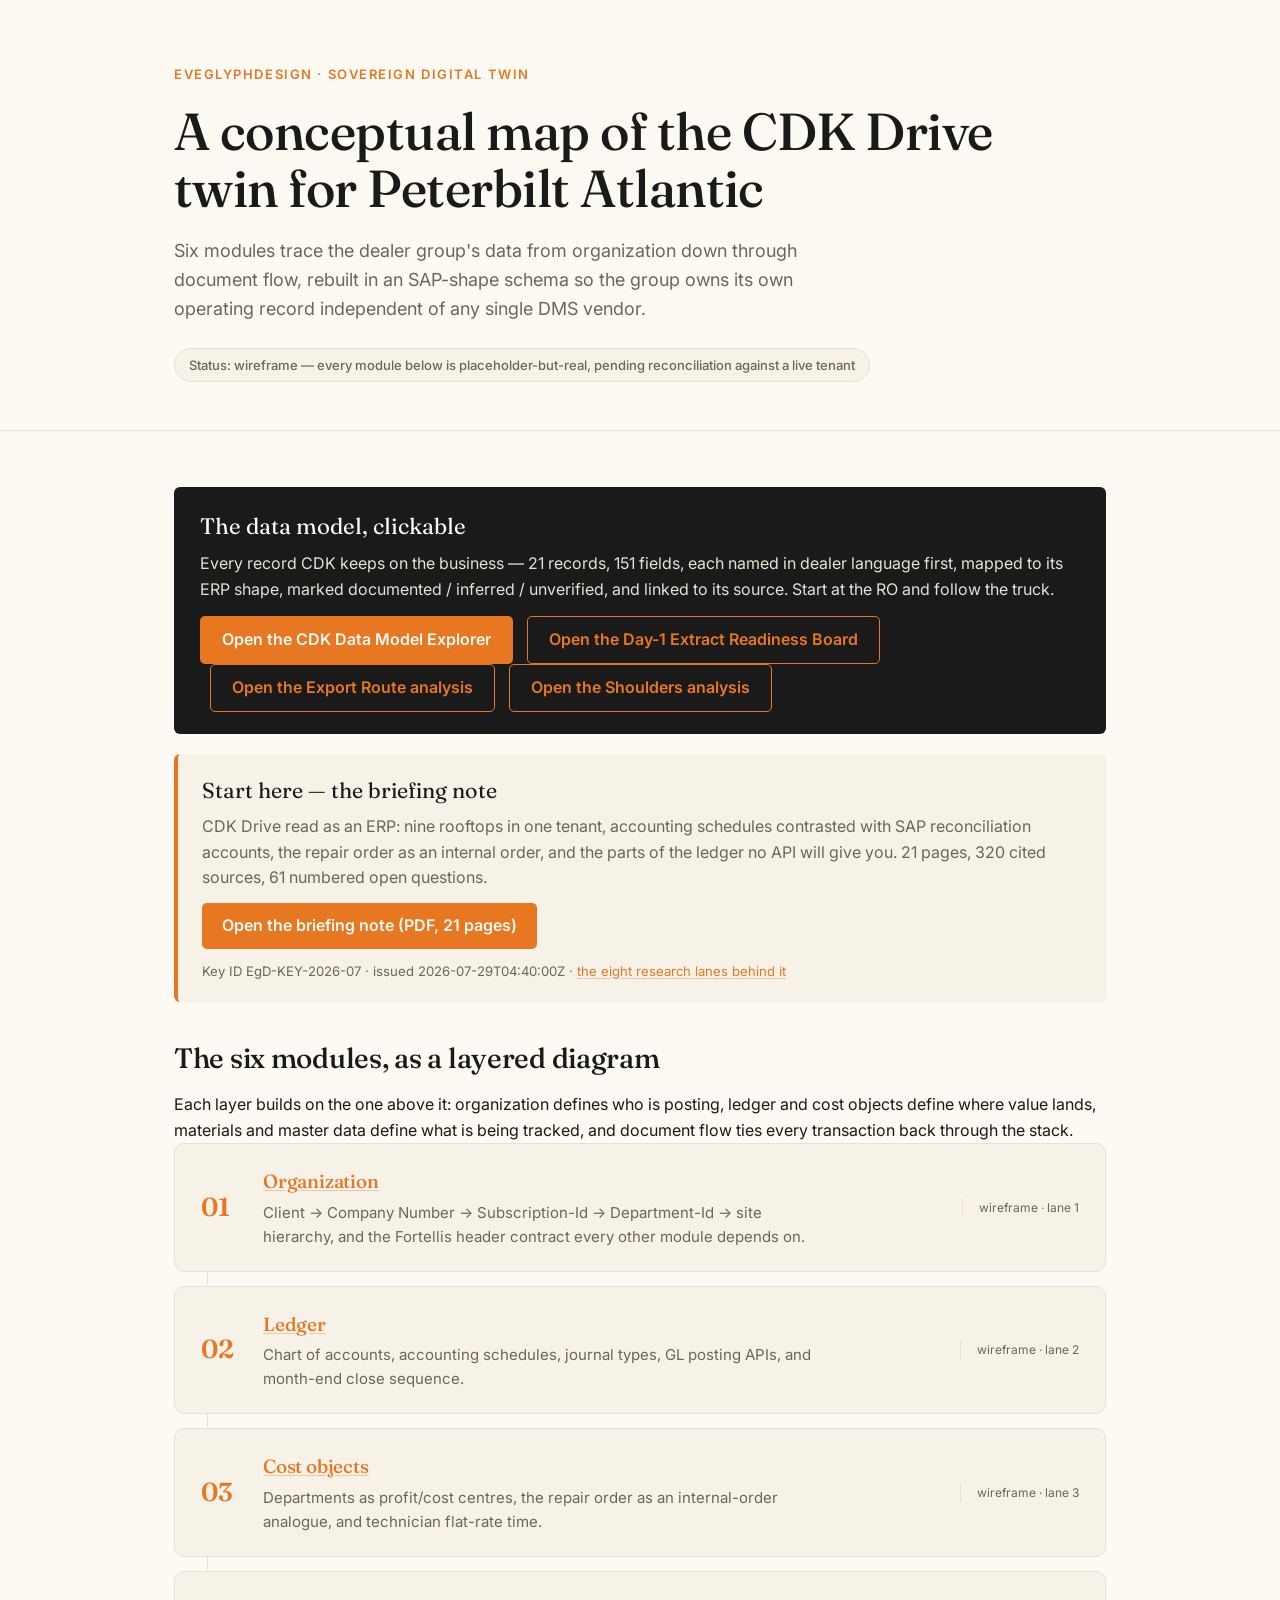
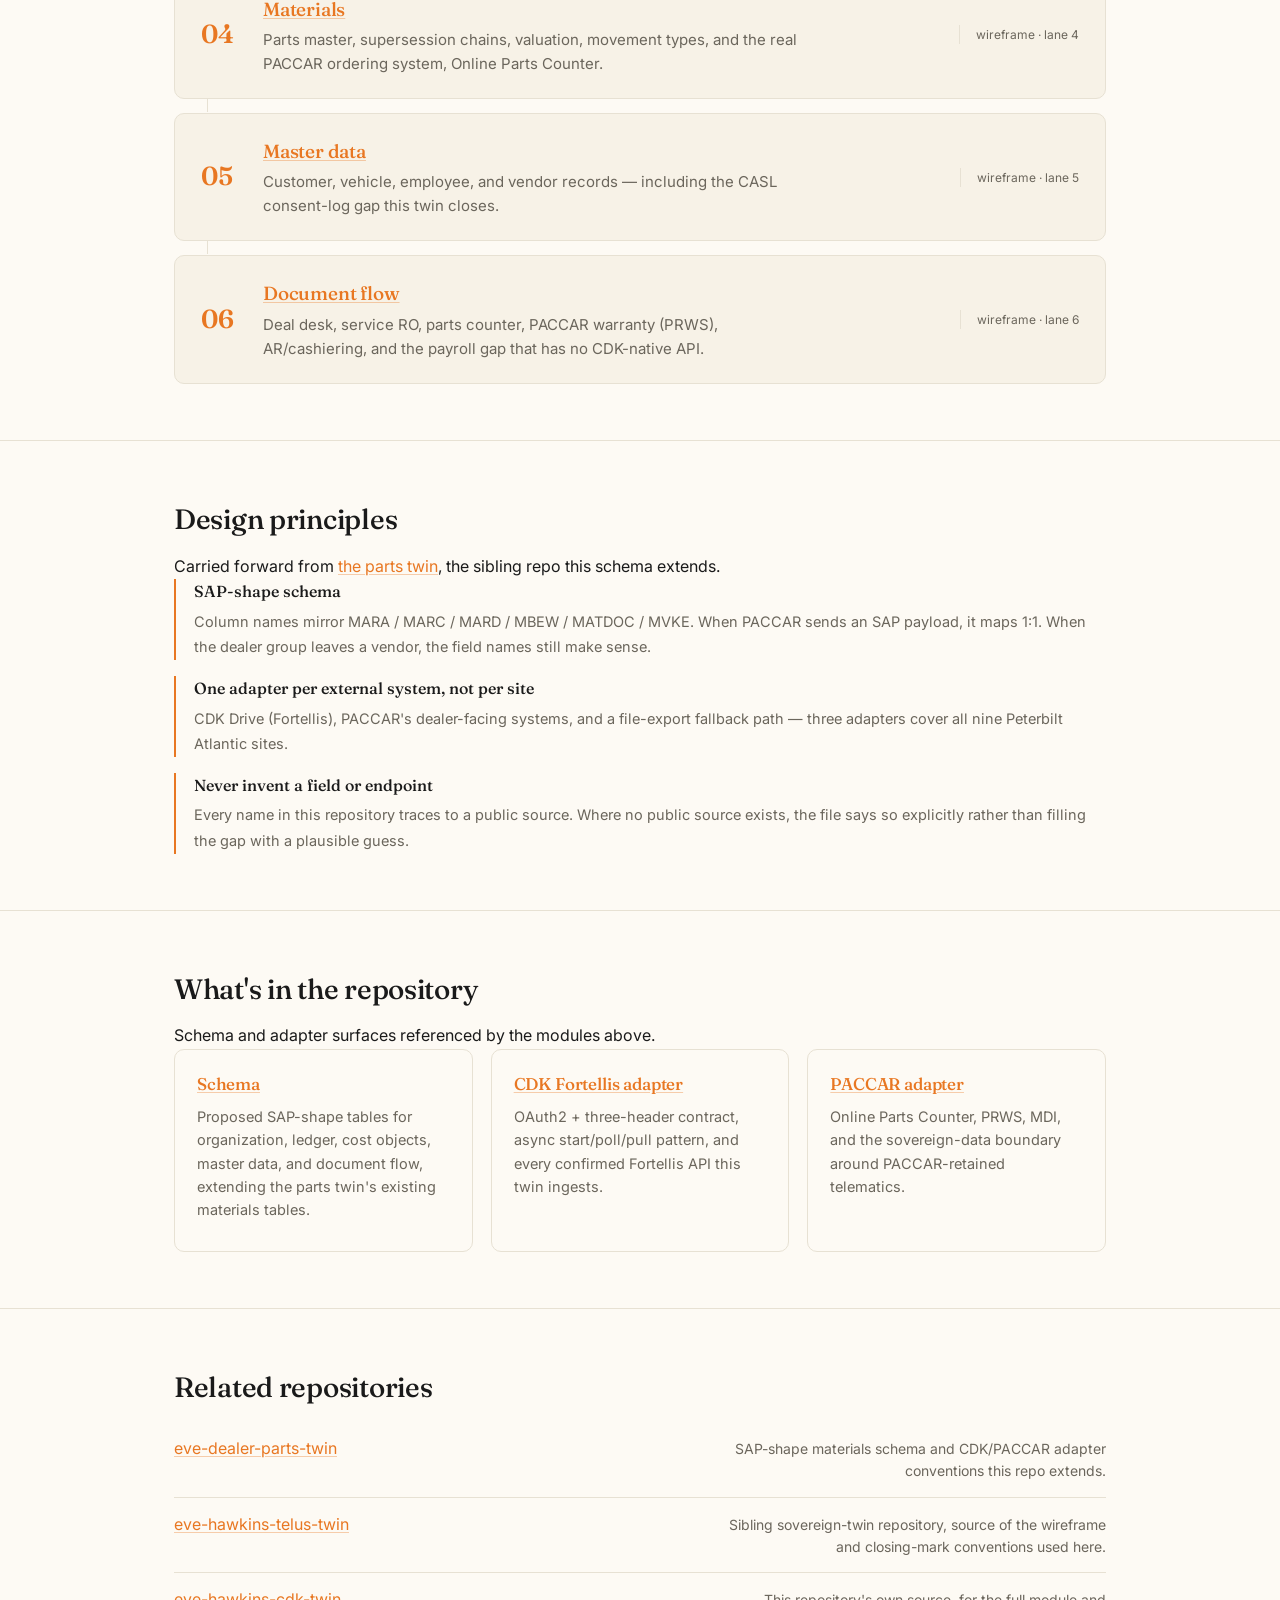
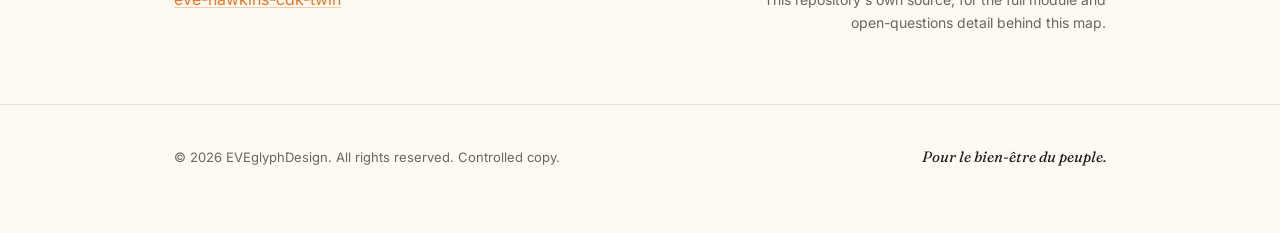
==== docs/index.html @ cc5171f7 "Publish shoulders analysis page in house style, link from index Renders docs/shoulders.md as a publi" ====
<!DOCTYPE html>
<html lang="en">
<head>
<meta charset="UTF-8">
<meta name="viewport" content="width=device-width, initial-scale=1.0">
<title>EVEglyphDesign — CDK Twin — Conceptual Map</title>
<link rel="preconnect" href="https://fonts.googleapis.com">
<link rel="preconnect" href="https://fonts.gstatic.com" crossorigin>
<link href="https://fonts.googleapis.com/css2?family=Fraunces:opsz,wght@9..144,300;9..144,500;9..144,600&family=Inter:wght@400;500;600&display=swap" rel="stylesheet">
<style>
  :root {
    --cream: #fdfaf4;
    --cream-2: #f7f2e7;
    --ink: #1a1a1a;
    --line: #e7e1d3;
    --mute: #6b665c;
    --accent: #e87722;
  }

  * { box-sizing: border-box; margin: 0; padding: 0; }

  html, body {
    background: var(--cream);
    color: var(--ink);
    font-family: 'Inter', sans-serif;
    line-height: 1.6;
  }

  h1, h2, h3, .display {
    font-family: 'Fraunces', serif;
    font-weight: 500;
    letter-spacing: -0.01em;
  }

  a {
    color: var(--accent);
    text-decoration: underline;
    text-decoration-color: rgba(232, 119, 34, 0.35);
    text-underline-offset: 2px;
  }

  a:hover {
    text-decoration-color: var(--accent);
  }

  .wrap {
    max-width: 980px;
    margin: 0 auto;
    padding: 0 24px;
  }

  header.hero {
    border-bottom: 1px solid var(--line);
    padding: 64px 0 48px;
    background: var(--cream);
  }

  .kicker {
    font-size: 13px;
    letter-spacing: 0.12em;
    text-transform: uppercase;
    color: var(--accent);
    font-weight: 600;
    margin-bottom: 18px;
  }

  header.hero h1 {
    font-size: clamp(32px, 5vw, 52px);
    line-height: 1.1;
    max-width: 820px;
  }

  header.hero p.lede {
    margin-top: 20px;
    max-width: 640px;
    font-size: 18px;
    color: var(--mute);
  }

  .status-pill {
    display: inline-block;
    margin-top: 24px;
    font-size: 13px;
    font-weight: 500;
    padding: 6px 14px;
    border: 1px solid var(--line);
    border-radius: 100px;
    background: var(--cream-2);
    color: var(--mute);
  }

  section {
    padding: 56px 0;
    border-bottom: 1px solid var(--line);
  }

  section h2 {
    font-size: 28px;
    margin-bottom: 12px;
  }

  section > p.section-intro {
    color: var(--mute);
    max-width: 680px;
    margin-bottom: 36px;
  }

  /* Layered diagram */
  .stack {
    display: flex;
    flex-direction: column;
    gap: 14px;
  }

  .layer {
    position: relative;
    background: var(--cream-2);
    border: 1px solid var(--line);
    border-radius: 10px;
    padding: 22px 26px;
    display: grid;
    grid-template-columns: 44px 1fr auto;
    align-items: center;
    gap: 18px;
  }

  .layer .num {
    font-family: 'Fraunces', serif;
    font-size: 26px;
    color: var(--accent);
    font-weight: 600;
  }

  .layer .body h3 {
    font-size: 19px;
    margin-bottom: 4px;
  }

  .layer .body p {
    color: var(--mute);
    font-size: 15px;
    max-width: 560px;
  }

  .layer .status {
    font-size: 12px;
    color: var(--mute);
    text-align: right;
    white-space: nowrap;
    border-left: 1px solid var(--line);
    padding-left: 16px;
  }

  .layer::before {
    content: "";
    position: absolute;
    left: 32px;
    bottom: -14px;
    width: 1px;
    height: 14px;
    background: var(--line);
  }

  .layer:last-child::before { display: none; }

  .layer a.mod-link {
    font-weight: 500;
  }

  /* Adapters / schema strip */
  .grid-3 {
    display: grid;
    grid-template-columns: repeat(3, 1fr);
    gap: 18px;
  }

  @media (max-width: 720px) {
    .grid-3 { grid-template-columns: 1fr; }
    .layer { grid-template-columns: 36px 1fr; }
    .layer .status { grid-column: 1 / -1; text-align: left; border-left: none; border-top: 1px solid var(--line); padding-left: 0; padding-top: 10px; margin-top: 8px; }
  }

  .card {
    border: 1px solid var(--line);
    border-radius: 10px;
    padding: 20px 22px;
    background: var(--cream);
  }

  .card h3 {
    font-size: 17px;
    margin-bottom: 8px;
  }

  .card p {
    color: var(--mute);
    font-size: 14.5px;
    margin-bottom: 10px;
  }

  .repo-list {
    list-style: none;
  }

  .repo-list li {
    padding: 14px 0;
    border-bottom: 1px solid var(--line);
    display: flex;
    justify-content: space-between;
    gap: 24px;
    align-items: baseline;
  }

  .repo-list li:last-child { border-bottom: none; }

  .repo-list .repo-desc {
    color: var(--mute);
    font-size: 14px;
    text-align: right;
    flex-shrink: 0;
    max-width: 380px;
  }

  footer {
    padding: 40px 0 64px;
  }

  footer .foot-inner {
    display: flex;
    flex-wrap: wrap;
    justify-content: space-between;
    gap: 12px;
    align-items: baseline;
    font-size: 13px;
    color: var(--mute);
  }

  footer .mark {
    font-family: 'Fraunces', serif;
    font-style: italic;
    color: var(--ink);
    font-size: 15px;
  }

  .principle-list {
    display: grid;
    gap: 16px;
  }

  .principle-list .p-item {
    border-left: 2px solid var(--accent);
    padding-left: 18px;
  }

  .principle-list .p-item strong {
    display: block;
    margin-bottom: 4px;
    font-family: 'Fraunces', serif;
    font-weight: 500;
    font-size: 16px;
  }

  .principle-list .p-item span {
    color: var(--mute);
    font-size: 14.5px;
  }
</style>
</head>
<body>

<header class="hero">
  <div class="wrap">
    <div class="kicker">EVEglyphDesign · Sovereign Digital Twin</div>
    <h1>A conceptual map of the CDK Drive twin for Peterbilt Atlantic</h1>
    <p class="lede">
      Six modules trace the dealer group's data from organization down through document
      flow, rebuilt in an SAP-shape schema so the group owns its own operating record
      independent of any single DMS vendor.
    </p>
    <span class="status-pill">Status: wireframe — every module below is placeholder-but-real, pending reconciliation against a live tenant</span>
  </div>
</header>

<section id="modules">
  <div class="wrap">
    <div style="background:#1a1a1a;border-radius:6px;padding:22px 26px;margin:0 0 20px;color:#fdfaf4">
<div style="font-family:Fraunces,Georgia,serif;font-size:1.4rem;margin:0 0 6px">The data model, clickable</div>
<p style="margin:0 0 14px;color:#e7e1d3">Every record CDK keeps on the business — 21 records, 151 fields, each named in dealer language first, mapped to its ERP shape, marked documented / inferred / unverified, and linked to its source. Start at the RO and follow the truck.</p>
<a href="model/" style="display:inline-block;background:#e87722;color:#fdfaf4;text-decoration:none;font-weight:600;padding:11px 22px;border-radius:5px">Open the CDK Data Model Explorer</a>
<a href="extract/" style="display:inline-block;background:none;border:1px solid #e87722;color:#e87722;text-decoration:none;font-weight:600;padding:10px 21px;border-radius:5px;margin-left:10px">Open the Day-1 Extract Readiness Board</a>
<a href="export-route/" style="display:inline-block;background:none;border:1px solid #e87722;color:#e87722;text-decoration:none;font-weight:600;padding:10px 21px;border-radius:5px;margin-left:10px">Open the Export Route analysis</a>
<a href="shoulders/" style="display:inline-block;background:none;border:1px solid #e87722;color:#e87722;text-decoration:none;font-weight:600;padding:10px 21px;border-radius:5px;margin-left:10px">Open the Shoulders analysis</a>
</div>
<div style="background:#f7f2e7;border-left:4px solid #e87722;border-radius:6px;padding:20px 24px;margin:0 0 34px">
<div style="font-family:Fraunces,Georgia,serif;font-size:1.35rem;margin:0 0 6px">Start here — the briefing note</div>
<p style="margin:0 0 12px;color:#6b665c">CDK Drive read as an ERP: nine rooftops in one tenant, accounting schedules contrasted with SAP reconciliation accounts, the repair order as an internal order, and the parts of the ledger no API will give you. 21 pages, 320 cited sources, 61 numbered open questions.</p>
<a href="EVEglyphDesign_CDK_Briefing_Note.pdf" style="display:inline-block;background:#e87722;color:#fdfaf4;text-decoration:none;font-weight:600;padding:10px 20px;border-radius:5px">Open the briefing note (PDF, 21 pages)</a>
<div style="margin-top:12px;font-size:.82rem;color:#6b665c">Key ID EgD-KEY-2026-07 &middot; issued 2026-07-29T04:40:00Z &middot; <a href="https://github.com/EVEglyphDesign/eve-hawkins-cdk-twin/tree/main/research" style="color:#e87722">the eight research lanes behind it</a></div>
</div>
<h2>The six modules, as a layered diagram</h2>
    <p class="section-intro">
      Each layer builds on the one above it: organization defines who is posting, ledger and
      cost objects define where value lands, materials and master data define what is being
      tracked, and document flow ties every transaction back through the stack.
    </p>

    <div class="stack">
      <div class="layer">
        <div class="num">01</div>
        <div class="body">
          <h3><a class="mod-link" href="../modules/01-organization.md">Organization</a></h3>
          <p>Client → Company Number → Subscription-Id → Department-Id → site hierarchy, and the Fortellis header contract every other module depends on.</p>
        </div>
        <div class="status">wireframe · lane 1</div>
      </div>

      <div class="layer">
        <div class="num">02</div>
        <div class="body">
          <h3><a class="mod-link" href="../modules/02-ledger.md">Ledger</a></h3>
          <p>Chart of accounts, accounting schedules, journal types, GL posting APIs, and month-end close sequence.</p>
        </div>
        <div class="status">wireframe · lane 2</div>
      </div>

      <div class="layer">
        <div class="num">03</div>
        <div class="body">
          <h3><a class="mod-link" href="../modules/03-cost-objects.md">Cost objects</a></h3>
          <p>Departments as profit/cost centres, the repair order as an internal-order analogue, and technician flat-rate time.</p>
        </div>
        <div class="status">wireframe · lane 3</div>
      </div>

      <div class="layer">
        <div class="num">04</div>
        <div class="body">
          <h3><a class="mod-link" href="../modules/04-materials.md">Materials</a></h3>
          <p>Parts master, supersession chains, valuation, movement types, and the real PACCAR ordering system, Online Parts Counter.</p>
        </div>
        <div class="status">wireframe · lane 4</div>
      </div>

      <div class="layer">
        <div class="num">05</div>
        <div class="body">
          <h3><a class="mod-link" href="../modules/05-master-data.md">Master data</a></h3>
          <p>Customer, vehicle, employee, and vendor records — including the CASL consent-log gap this twin closes.</p>
        </div>
        <div class="status">wireframe · lane 5</div>
      </div>

      <div class="layer">
        <div class="num">06</div>
        <div class="body">
          <h3><a class="mod-link" href="../modules/06-document-flow.md">Document flow</a></h3>
          <p>Deal desk, service RO, parts counter, PACCAR warranty (PRWS), AR/cashiering, and the payroll gap that has no CDK-native API.</p>
        </div>
        <div class="status">wireframe · lane 6</div>
      </div>
    </div>
  </div>
</section>

<section id="architecture">
  <div class="wrap">
    <h2>Design principles</h2>
    <p class="section-intro">
      Carried forward from <a href="https://github.com/EVEglyphDesign/eve-dealer-parts-twin">the parts twin</a>,
      the sibling repo this schema extends.
    </p>
    <div class="principle-list">
      <div class="p-item">
        <strong>SAP-shape schema</strong>
        <span>Column names mirror MARA / MARC / MARD / MBEW / MATDOC / MVKE. When PACCAR sends an SAP payload, it maps 1:1. When the dealer group leaves a vendor, the field names still make sense.</span>
      </div>
      <div class="p-item">
        <strong>One adapter per external system, not per site</strong>
        <span>CDK Drive (Fortellis), PACCAR's dealer-facing systems, and a file-export fallback path — three adapters cover all nine Peterbilt Atlantic sites.</span>
      </div>
      <div class="p-item">
        <strong>Never invent a field or endpoint</strong>
        <span>Every name in this repository traces to a public source. Where no public source exists, the file says so explicitly rather than filling the gap with a plausible guess.</span>
      </div>
    </div>
  </div>
</section>

<section id="build">
  <div class="wrap">
    <h2>What's in the repository</h2>
    <p class="section-intro">Schema and adapter surfaces referenced by the modules above.</p>
    <div class="grid-3">
      <div class="card">
        <h3><a href="../schema/README.md">Schema</a></h3>
        <p>Proposed SAP-shape tables for organization, ledger, cost objects, master data, and document flow, extending the parts twin's existing materials tables.</p>
      </div>
      <div class="card">
        <h3><a href="../adapters/cdk-fortellis/README.md">CDK Fortellis adapter</a></h3>
        <p>OAuth2 + three-header contract, async start/poll/pull pattern, and every confirmed Fortellis API this twin ingests.</p>
      </div>
      <div class="card">
        <h3><a href="../adapters/paccar/README.md">PACCAR adapter</a></h3>
        <p>Online Parts Counter, PRWS, MDI, and the sovereign-data boundary around PACCAR-retained telematics.</p>
      </div>
    </div>
  </div>
</section>

<section id="related">
  <div class="wrap">
    <h2>Related repositories</h2>
    <ul class="repo-list">
      <li>
        <a href="https://github.com/EVEglyphDesign/eve-dealer-parts-twin">eve-dealer-parts-twin</a>
        <span class="repo-desc">SAP-shape materials schema and CDK/PACCAR adapter conventions this repo extends.</span>
      </li>
      <li>
        <a href="https://github.com/EVEglyphDesign/eve-hawkins-telus-twin">eve-hawkins-telus-twin</a>
        <span class="repo-desc">Sibling sovereign-twin repository, source of the wireframe and closing-mark conventions used here.</span>
      </li>
      <li>
        <a href="https://github.com/EVEglyphDesign/eve-hawkins-cdk-twin">eve-hawkins-cdk-twin</a>
        <span class="repo-desc">This repository's own source, for the full module and open-questions detail behind this map.</span>
      </li>
    </ul>
  </div>
</section>

<footer>
  <div class="wrap">
    <div class="foot-inner">
      <span>© 2026 EVEglyphDesign. All rights reserved. Controlled copy.</span>
      <span class="mark">Pour le bien-être du peuple.</span>
    </div>
  </div>
</footer>

</body>
</html>
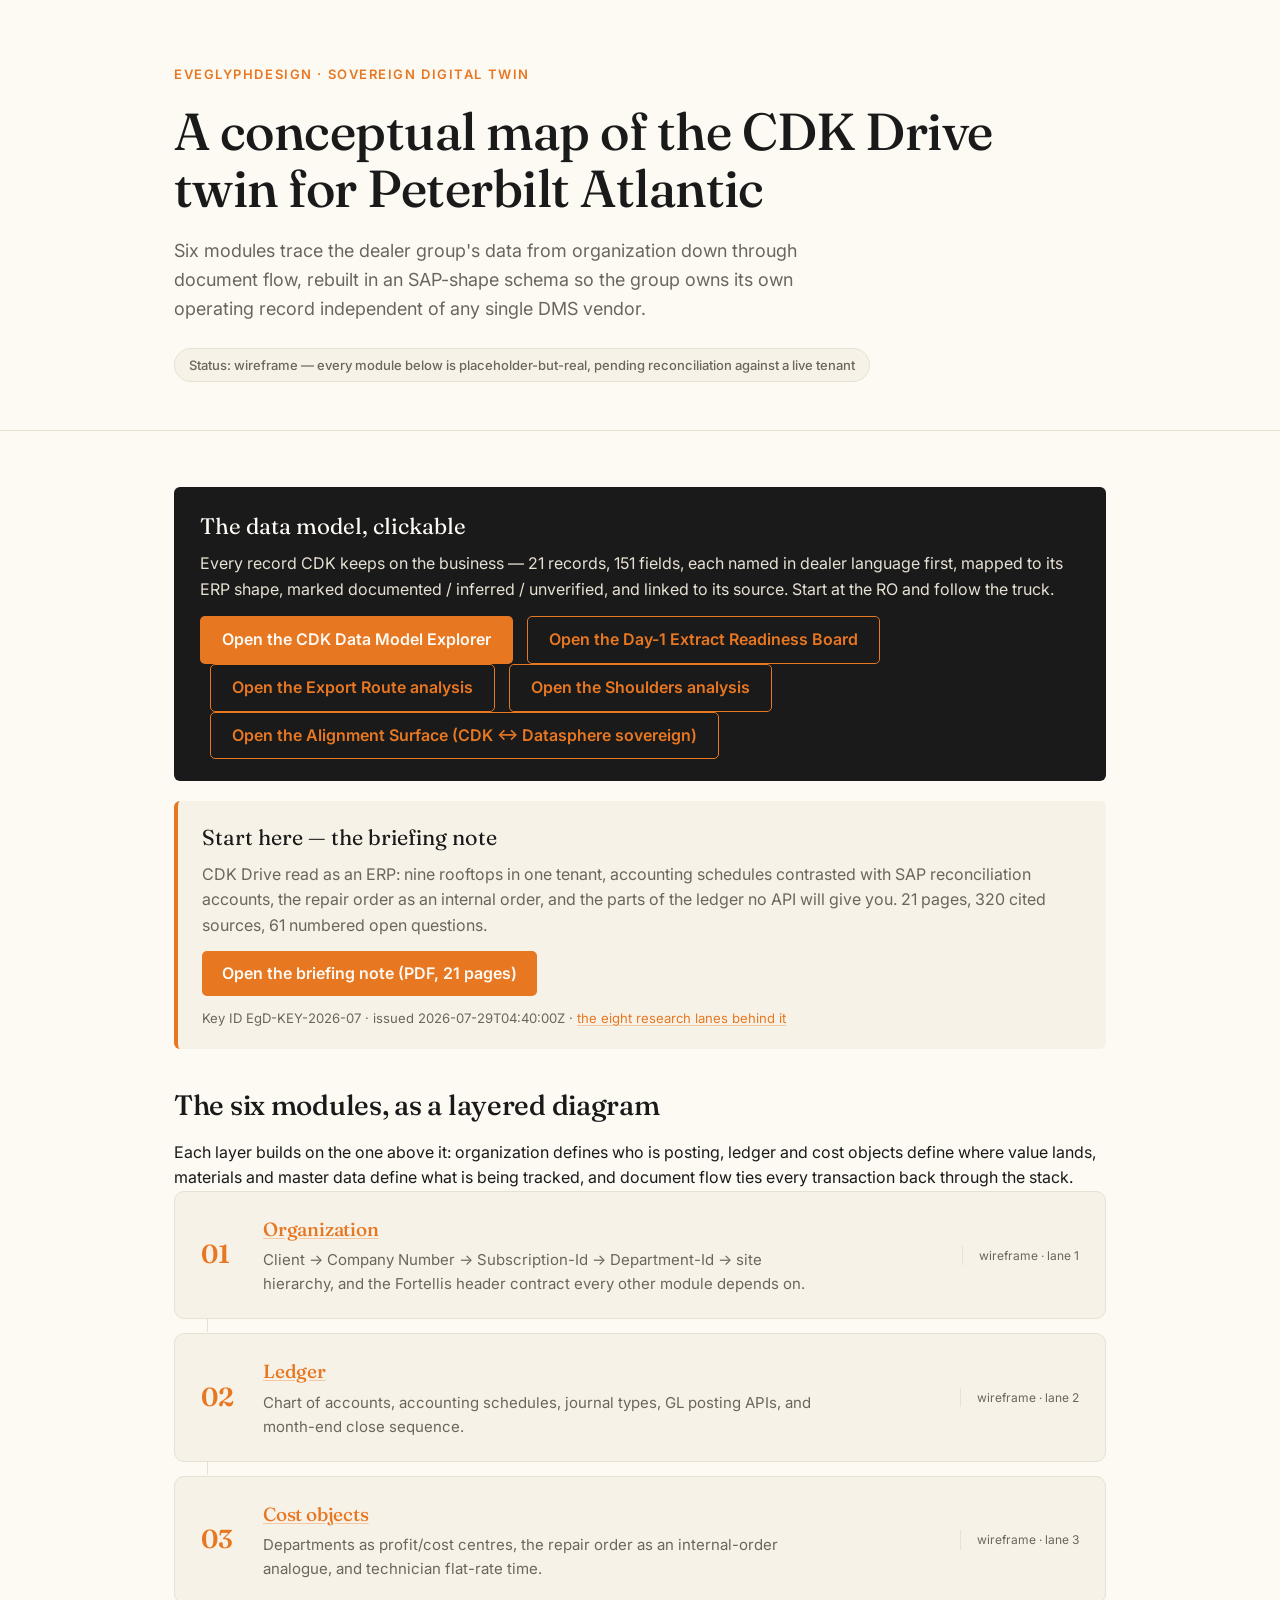
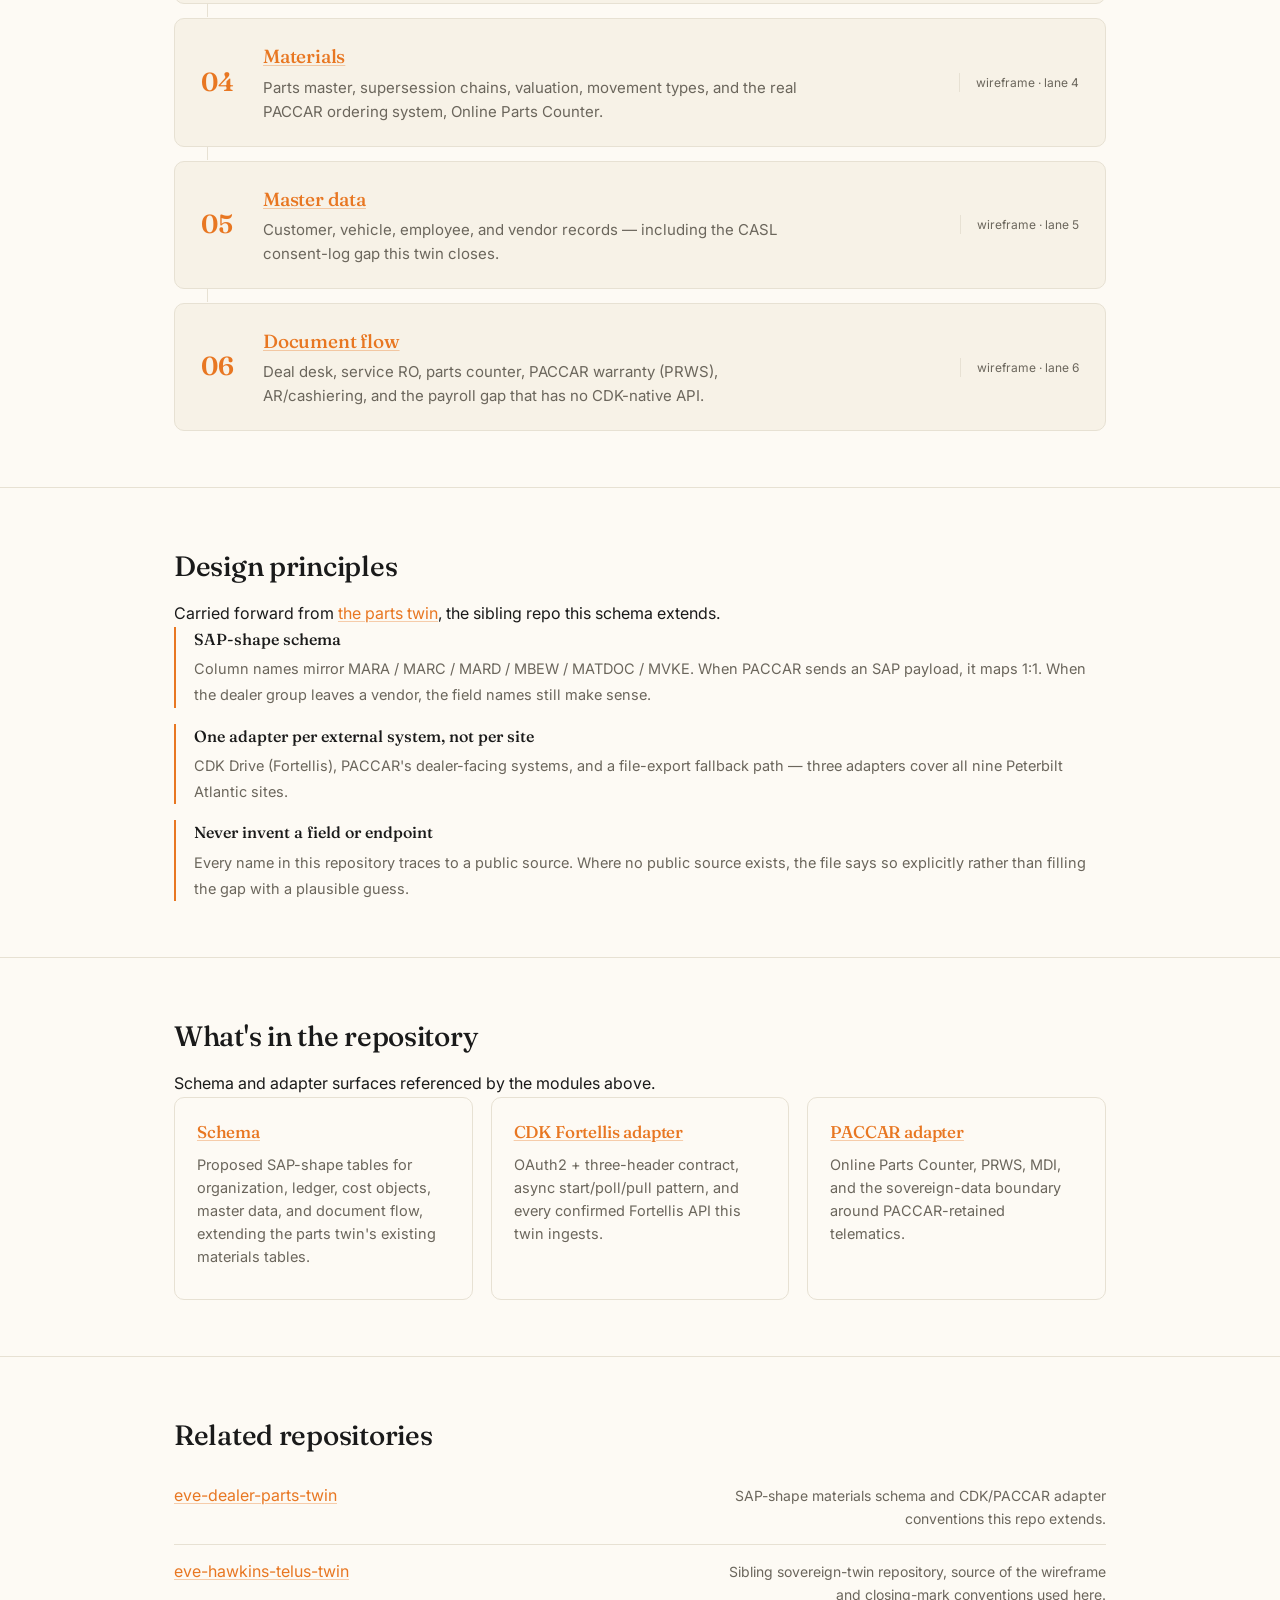
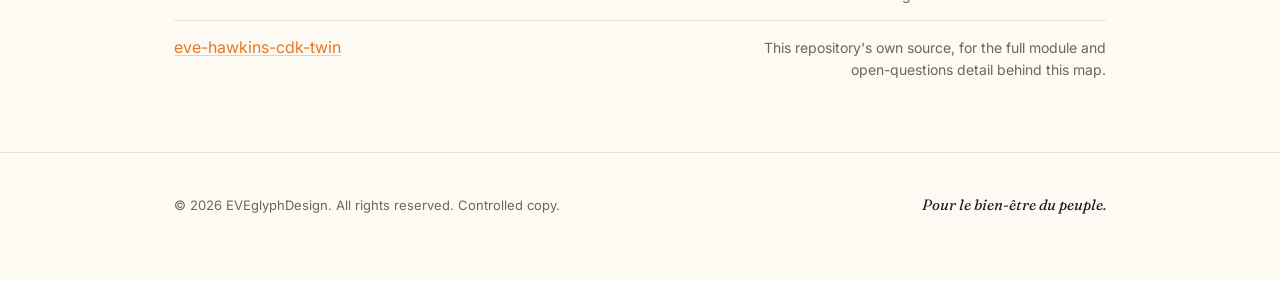
==== commit 352b88d2: "Lane H: Alignment Surface — CDK twin ↔ Datasphere sovereign spine, one clickable picture - docs/alig" ====
--- a/docs/index.html
+++ b/docs/index.html
@@ -290,6 +290,7 @@
 <a href="extract/" style="display:inline-block;background:none;border:1px solid #e87722;color:#e87722;text-decoration:none;font-weight:600;padding:10px 21px;border-radius:5px;margin-left:10px">Open the Day-1 Extract Readiness Board</a>
 <a href="export-route/" style="display:inline-block;background:none;border:1px solid #e87722;color:#e87722;text-decoration:none;font-weight:600;padding:10px 21px;border-radius:5px;margin-left:10px">Open the Export Route analysis</a>
 <a href="shoulders/" style="display:inline-block;background:none;border:1px solid #e87722;color:#e87722;text-decoration:none;font-weight:600;padding:10px 21px;border-radius:5px;margin-left:10px">Open the Shoulders analysis</a>
+<a href="alignment/" style="display:inline-block;background:none;border:1px solid #e87722;color:#e87722;text-decoration:none;font-weight:600;padding:10px 21px;border-radius:5px;margin-left:10px">Open the Alignment Surface (CDK ↔ Datasphere sovereign)</a>
 </div>
 <div style="background:#f7f2e7;border-left:4px solid #e87722;border-radius:6px;padding:20px 24px;margin:0 0 34px">
 <div style="font-family:Fraunces,Georgia,serif;font-size:1.35rem;margin:0 0 6px">Start here — the briefing note</div>
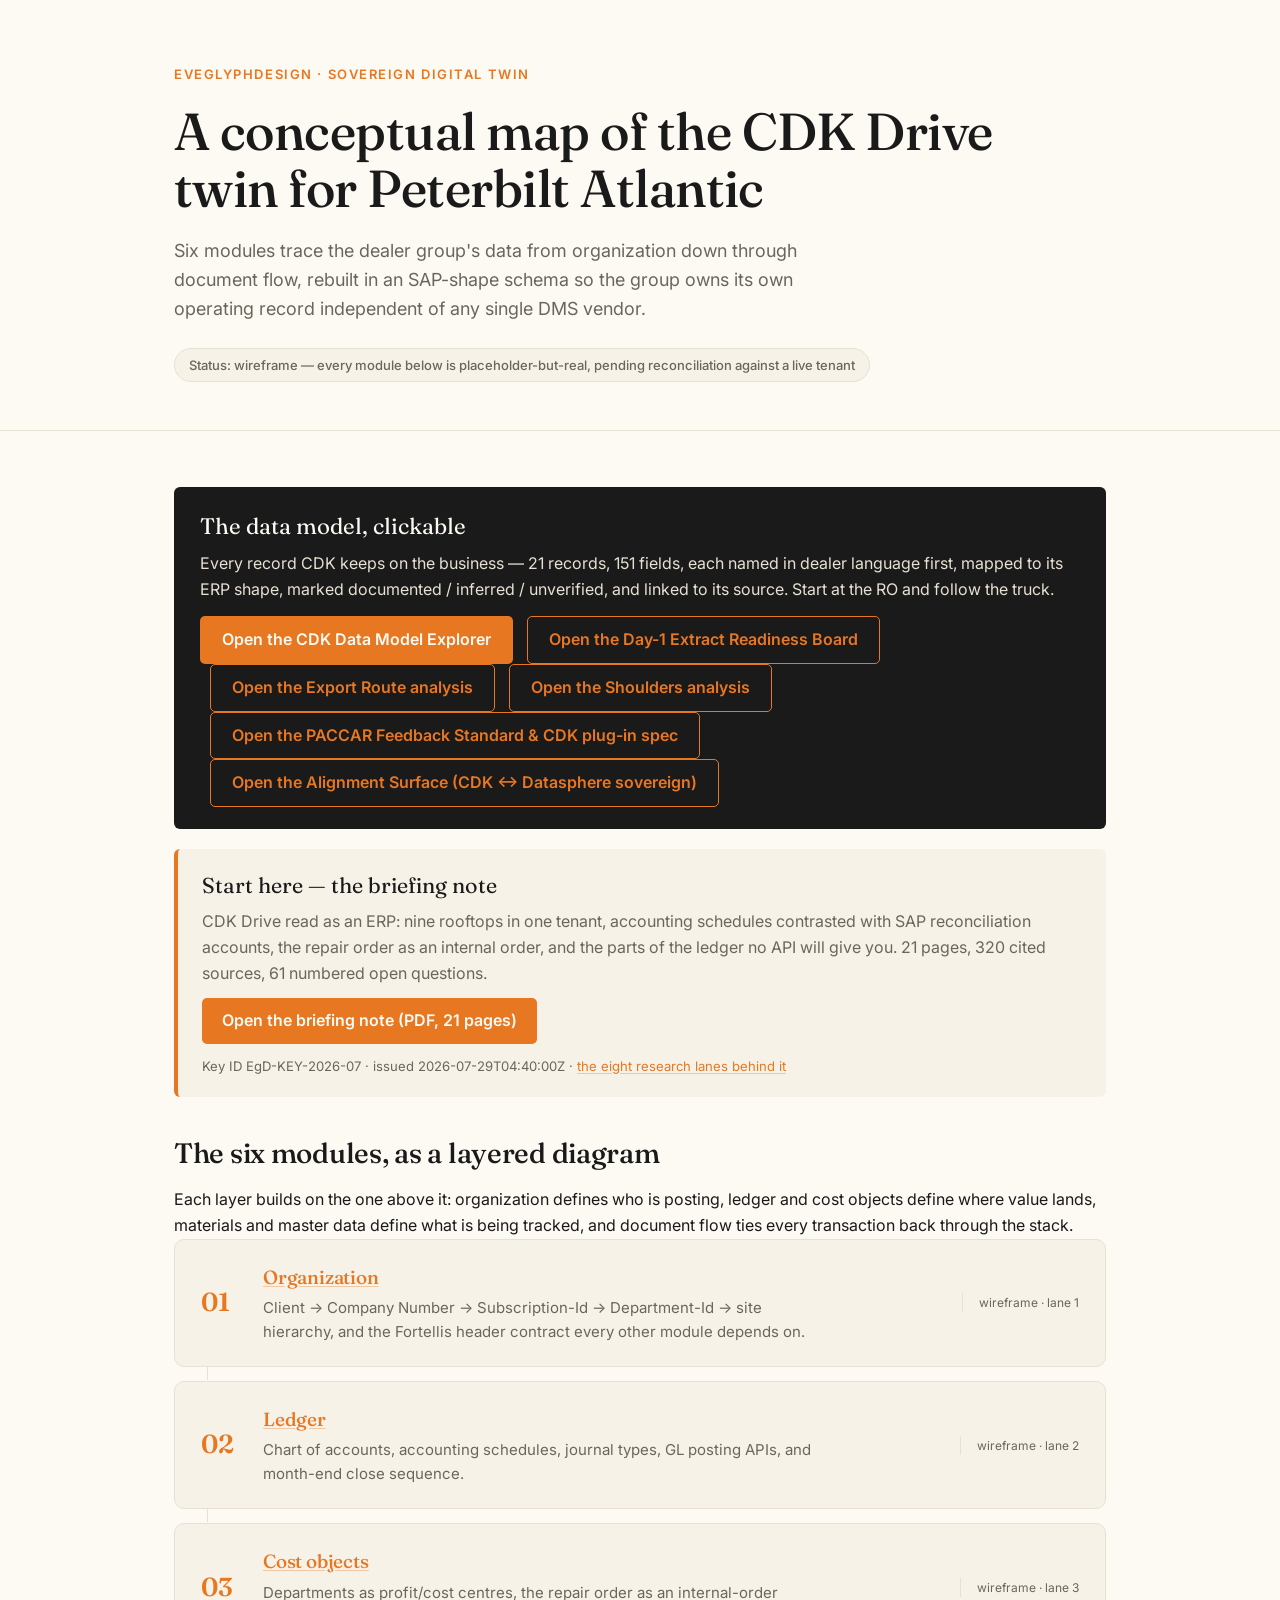
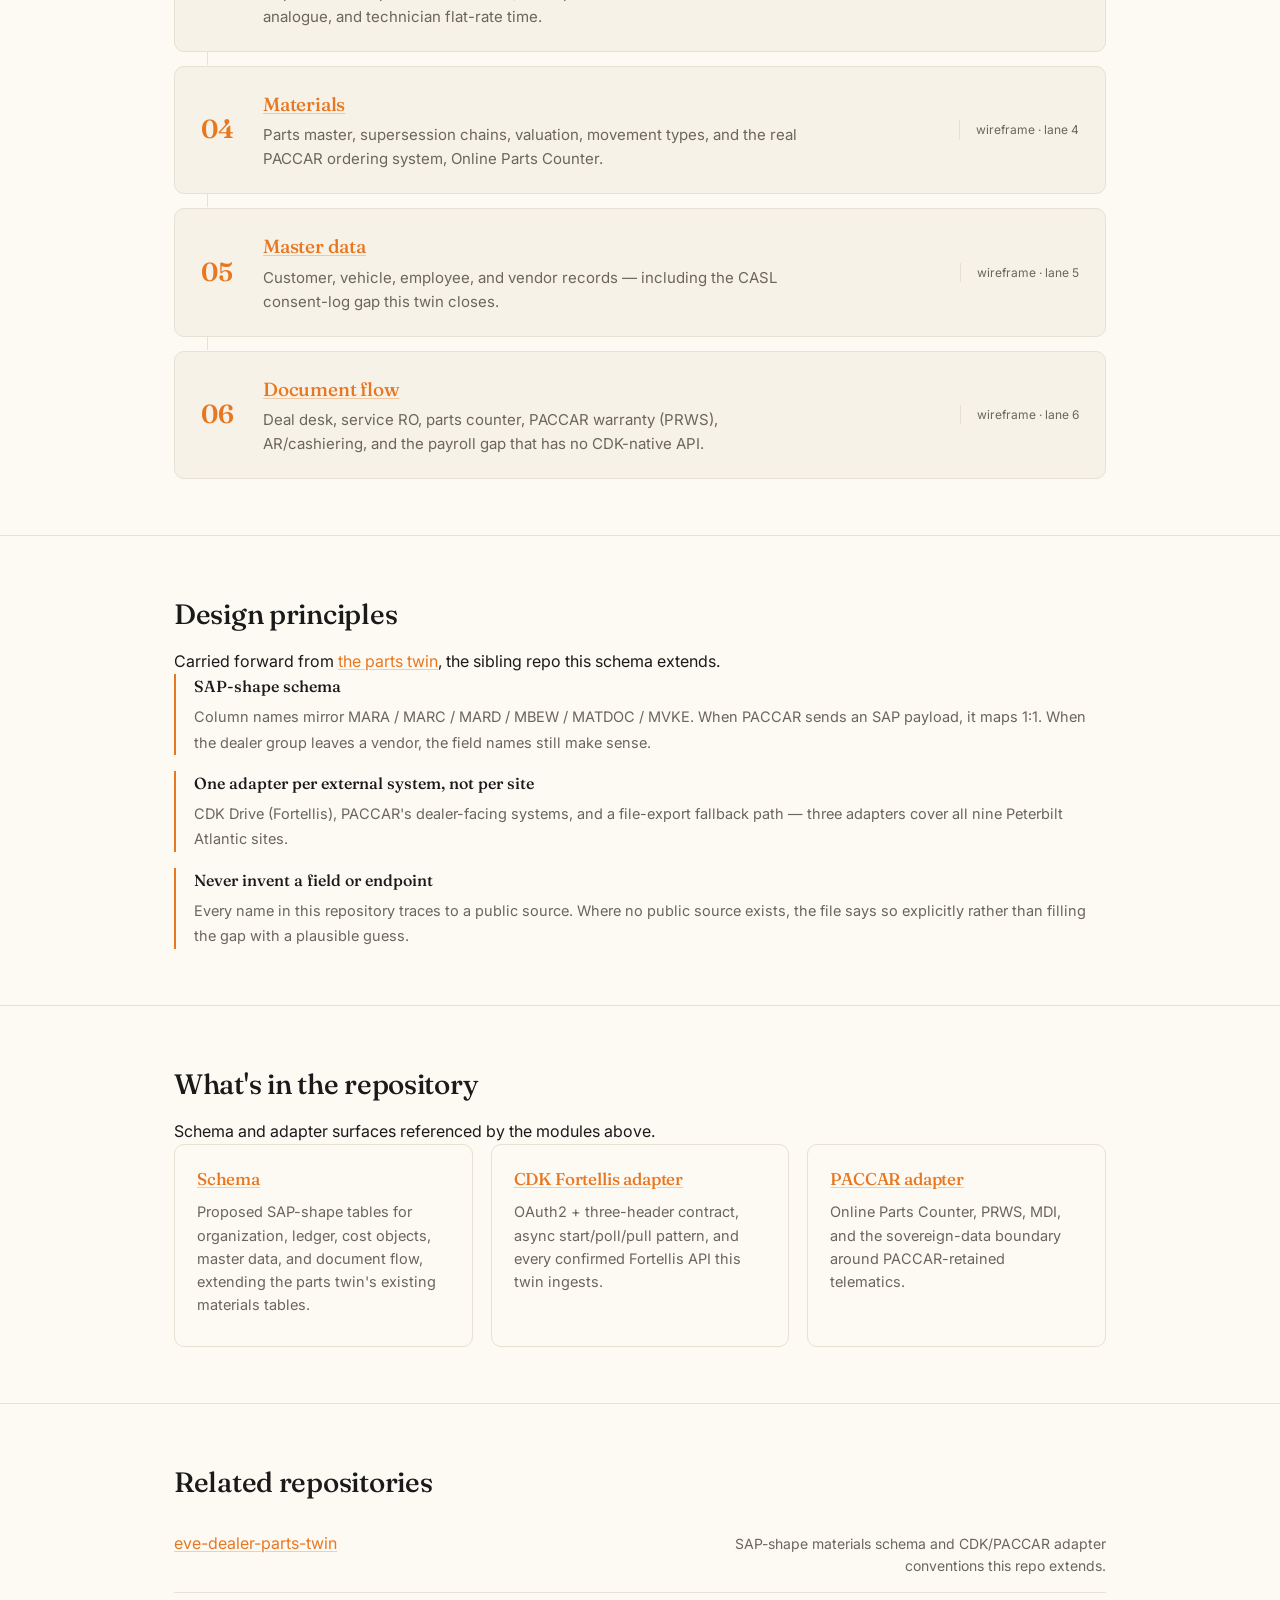
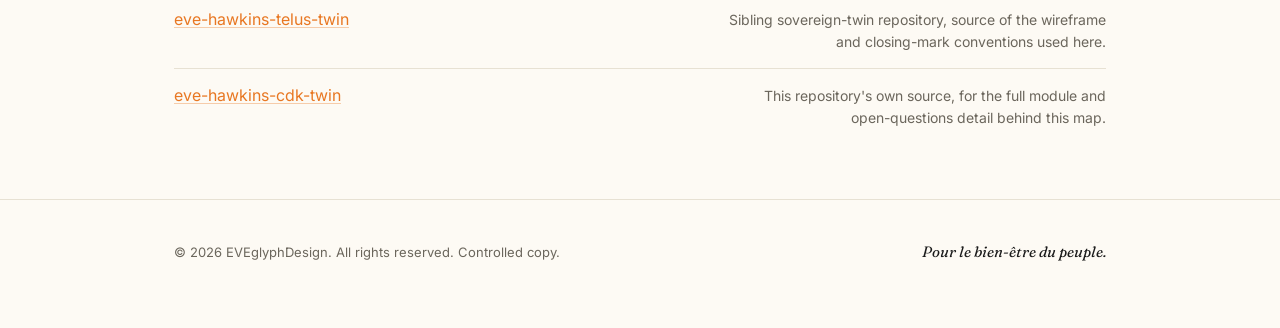
==== commit 2740c950: "spec: PACCAR feedback standard + CDK plug-in design specification (EgD-HAW-CDK-PLUG-001 r1) - resear" ====
--- a/docs/index.html
+++ b/docs/index.html
@@ -290,6 +290,7 @@
 <a href="extract/" style="display:inline-block;background:none;border:1px solid #e87722;color:#e87722;text-decoration:none;font-weight:600;padding:10px 21px;border-radius:5px;margin-left:10px">Open the Day-1 Extract Readiness Board</a>
 <a href="export-route/" style="display:inline-block;background:none;border:1px solid #e87722;color:#e87722;text-decoration:none;font-weight:600;padding:10px 21px;border-radius:5px;margin-left:10px">Open the Export Route analysis</a>
 <a href="shoulders/" style="display:inline-block;background:none;border:1px solid #e87722;color:#e87722;text-decoration:none;font-weight:600;padding:10px 21px;border-radius:5px;margin-left:10px">Open the Shoulders analysis</a>
+<a href="spec/" style="display:inline-block;background:none;border:1px solid #e87722;color:#e87722;text-decoration:none;font-weight:600;padding:10px 21px;border-radius:5px;margin-left:10px">Open the PACCAR Feedback Standard &amp; CDK plug-in spec</a>
 <a href="alignment/" style="display:inline-block;background:none;border:1px solid #e87722;color:#e87722;text-decoration:none;font-weight:600;padding:10px 21px;border-radius:5px;margin-left:10px">Open the Alignment Surface (CDK ↔ Datasphere sovereign)</a>
 </div>
 <div style="background:#f7f2e7;border-left:4px solid #e87722;border-radius:6px;padding:20px 24px;margin:0 0 34px">
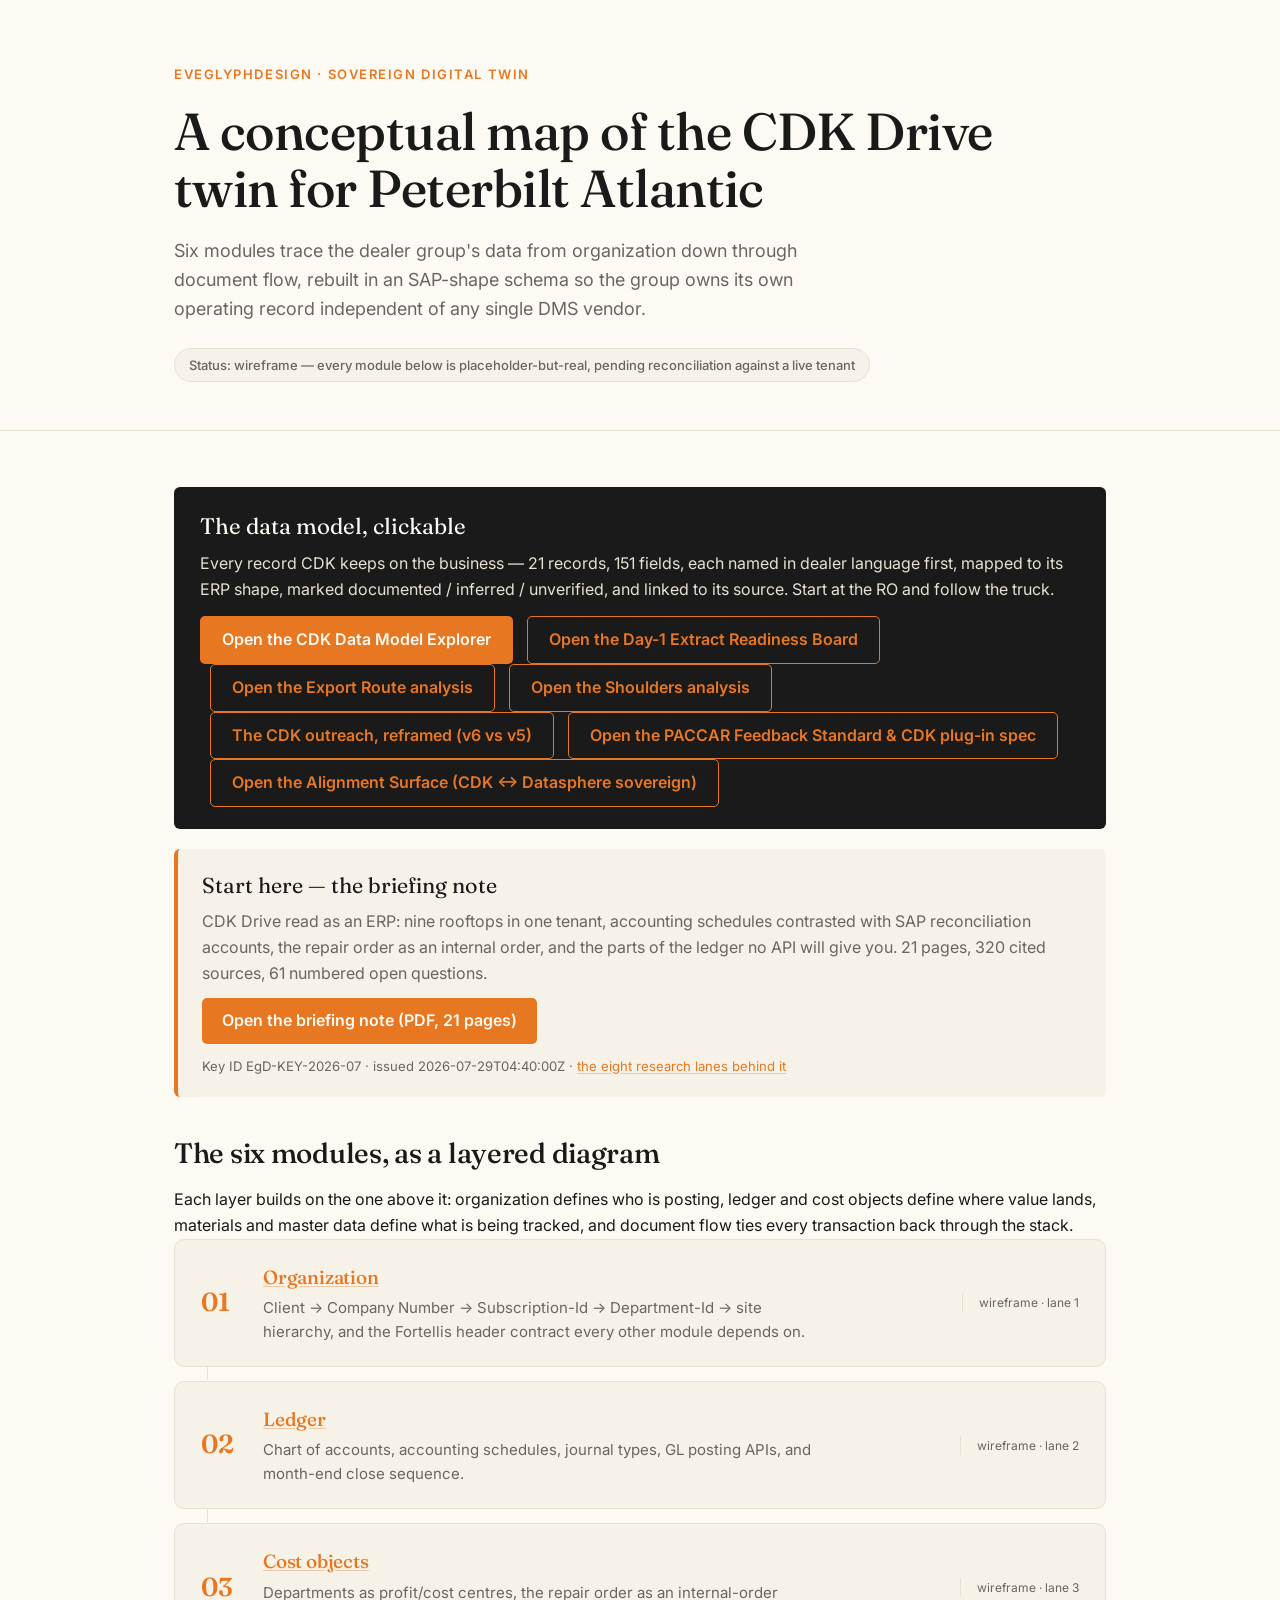
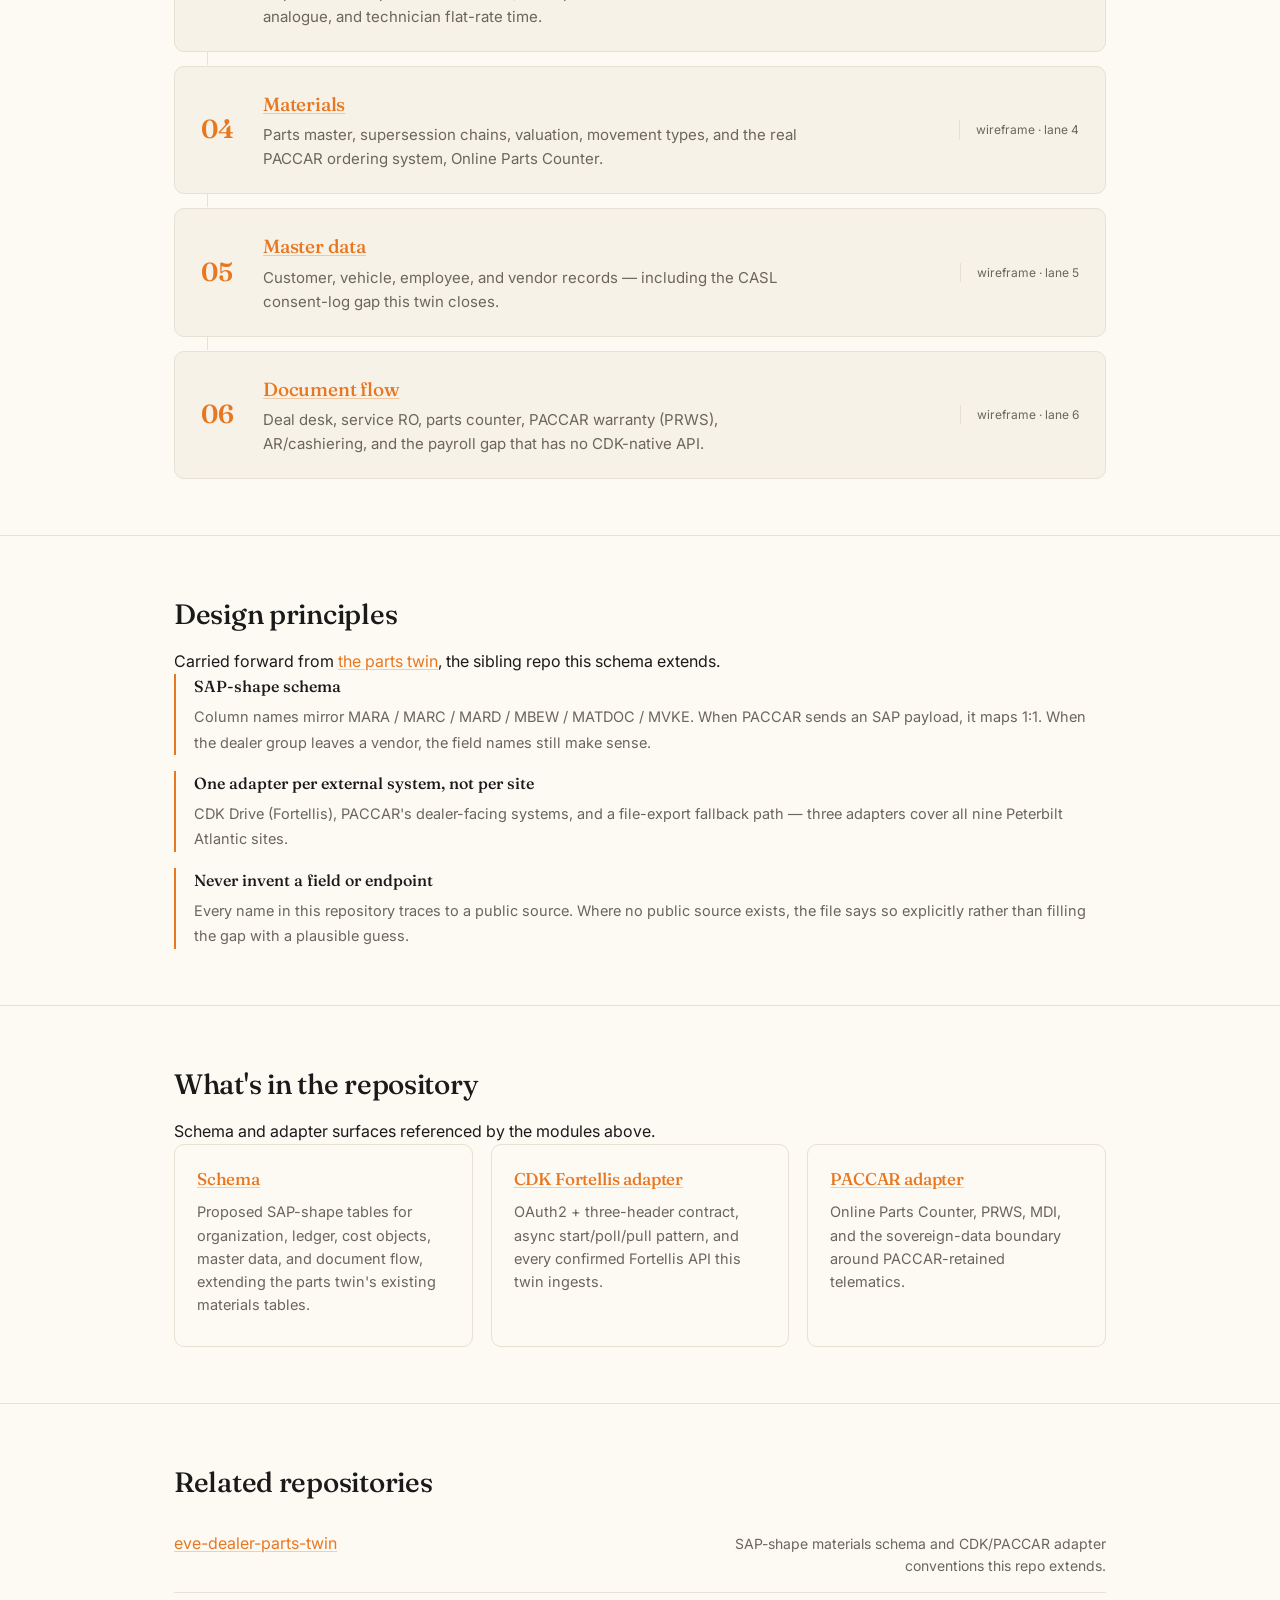
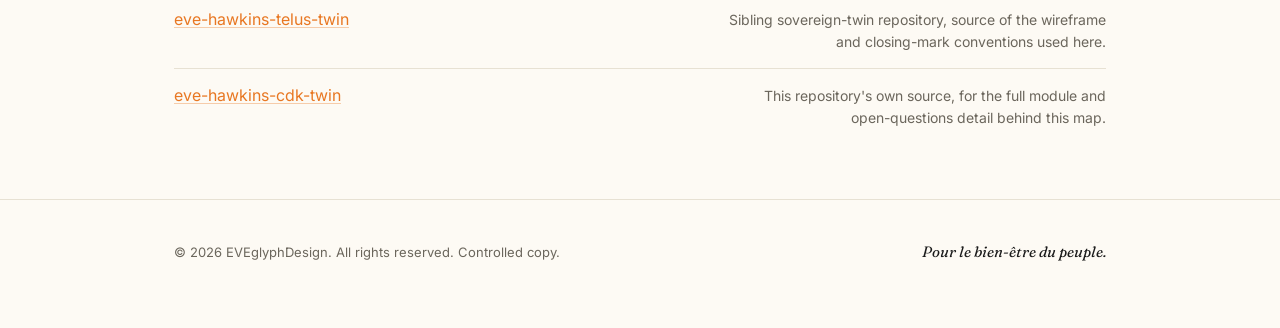
==== commit 7bd03e10: "outreach: CDK email reframe v6 against v5 (EgD-HAW-CDK-OUT-002 r1) Reframes the CDK request from a d" ====
--- a/docs/index.html
+++ b/docs/index.html
@@ -290,6 +290,7 @@
 <a href="extract/" style="display:inline-block;background:none;border:1px solid #e87722;color:#e87722;text-decoration:none;font-weight:600;padding:10px 21px;border-radius:5px;margin-left:10px">Open the Day-1 Extract Readiness Board</a>
 <a href="export-route/" style="display:inline-block;background:none;border:1px solid #e87722;color:#e87722;text-decoration:none;font-weight:600;padding:10px 21px;border-radius:5px;margin-left:10px">Open the Export Route analysis</a>
 <a href="shoulders/" style="display:inline-block;background:none;border:1px solid #e87722;color:#e87722;text-decoration:none;font-weight:600;padding:10px 21px;border-radius:5px;margin-left:10px">Open the Shoulders analysis</a>
+<a href="outreach/" style="display:inline-block;background:none;border:1px solid #e87722;color:#e87722;text-decoration:none;font-weight:600;padding:10px 21px;border-radius:5px;margin-left:10px">The CDK outreach, reframed (v6 vs v5)</a>
 <a href="spec/" style="display:inline-block;background:none;border:1px solid #e87722;color:#e87722;text-decoration:none;font-weight:600;padding:10px 21px;border-radius:5px;margin-left:10px">Open the PACCAR Feedback Standard &amp; CDK plug-in spec</a>
 <a href="alignment/" style="display:inline-block;background:none;border:1px solid #e87722;color:#e87722;text-decoration:none;font-weight:600;padding:10px 21px;border-radius:5px;margin-left:10px">Open the Alignment Surface (CDK ↔ Datasphere sovereign)</a>
 </div>
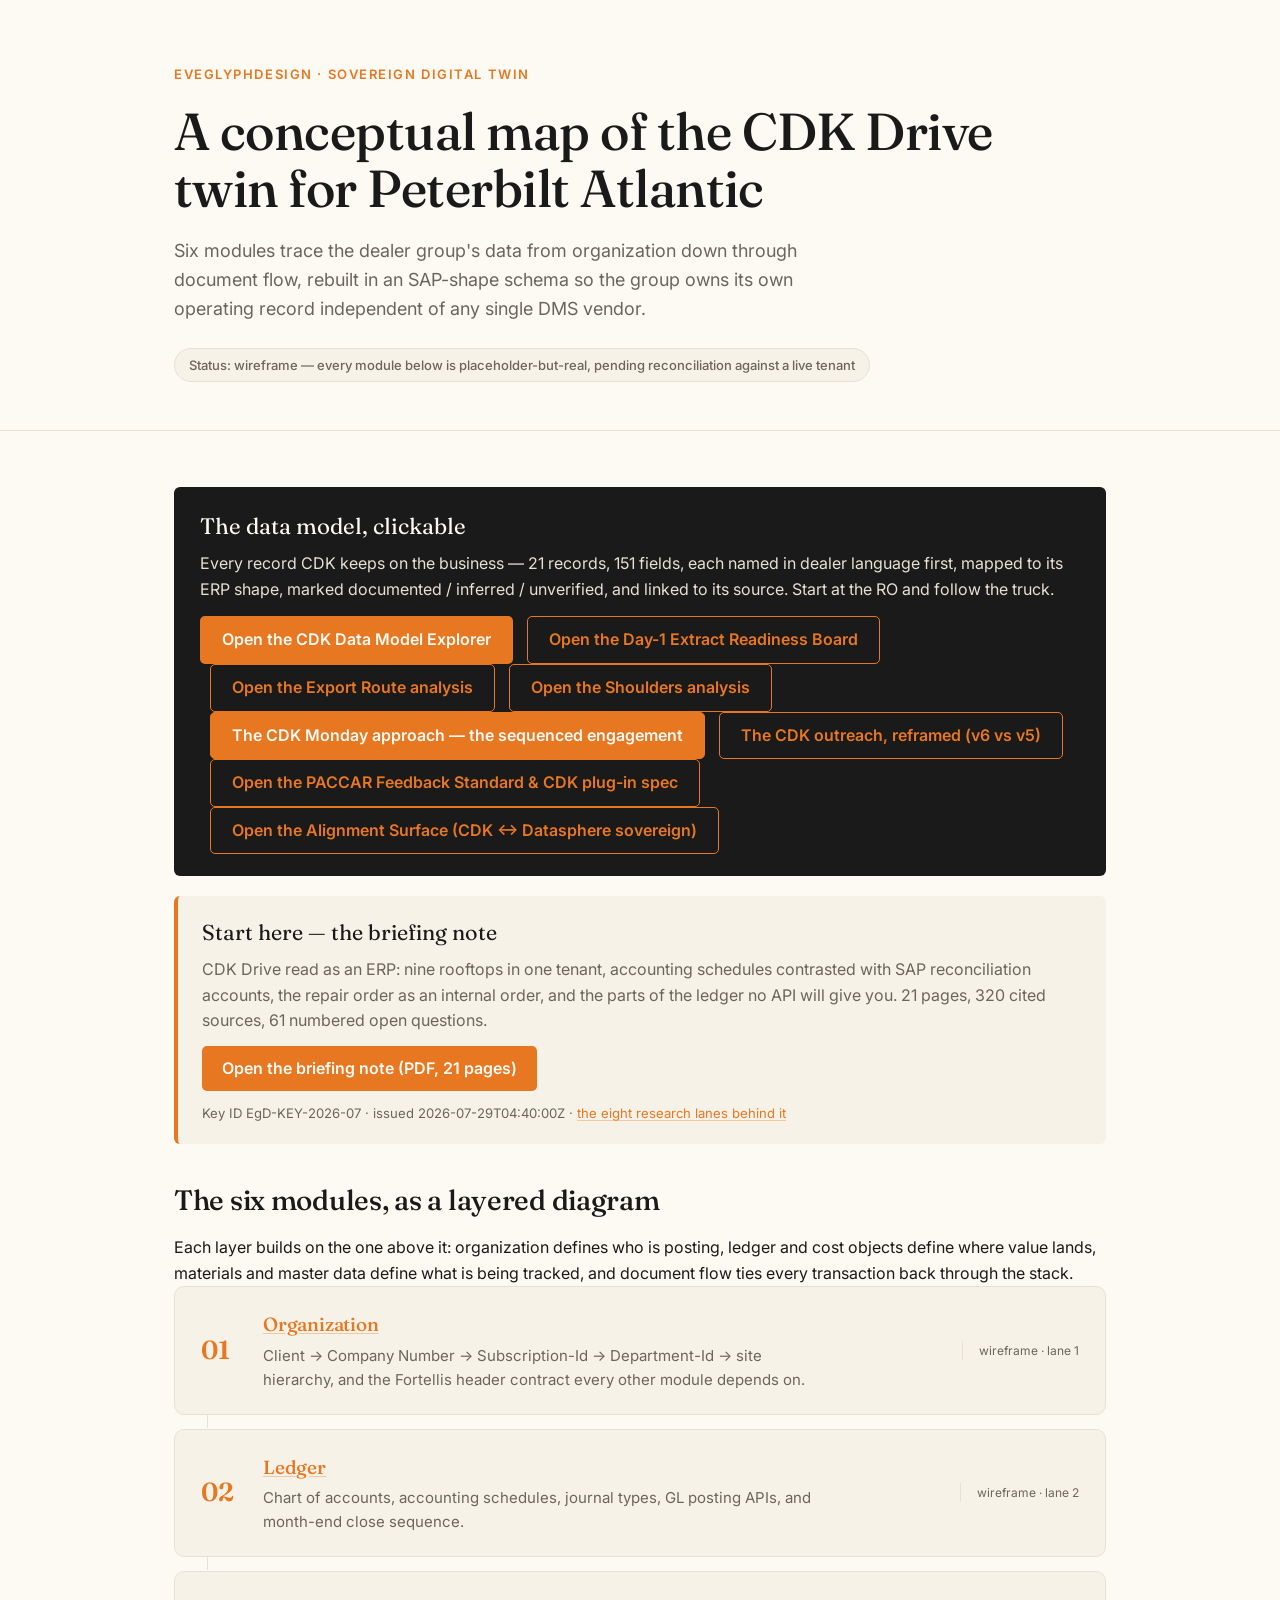
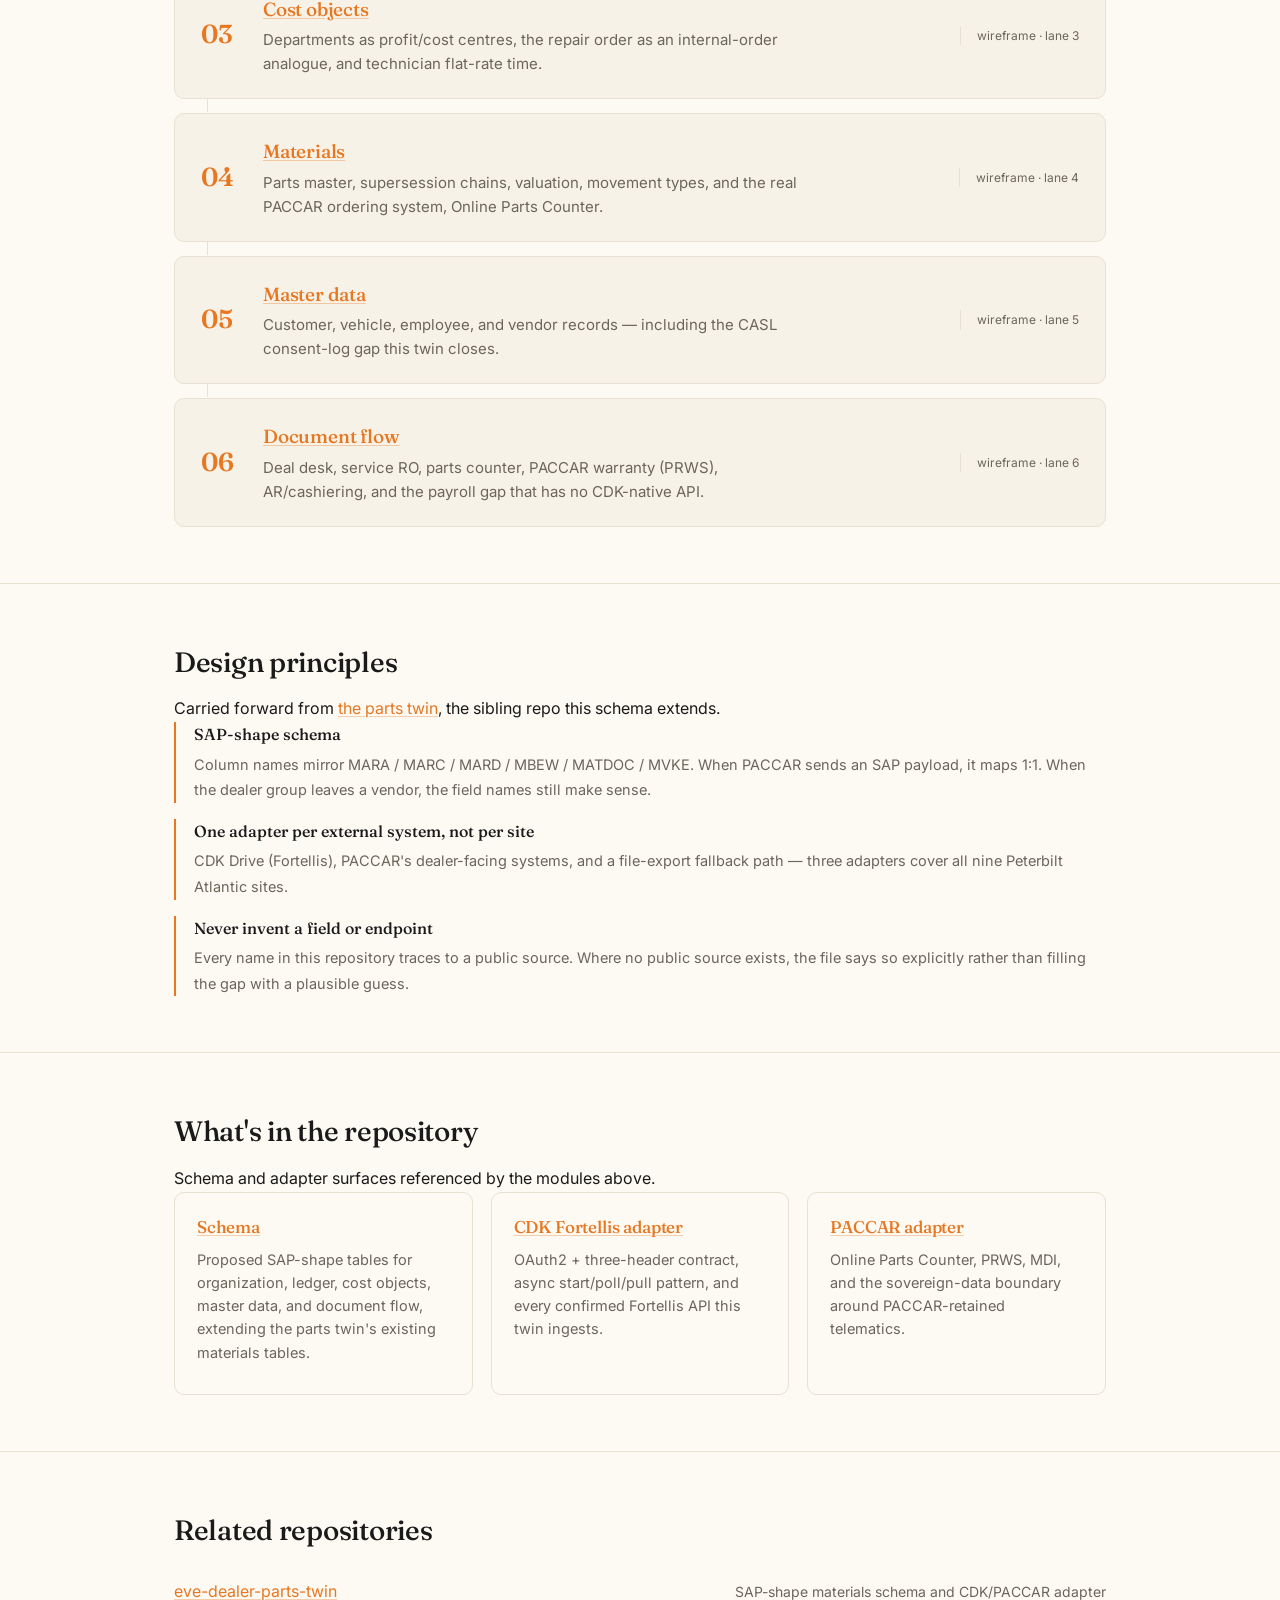
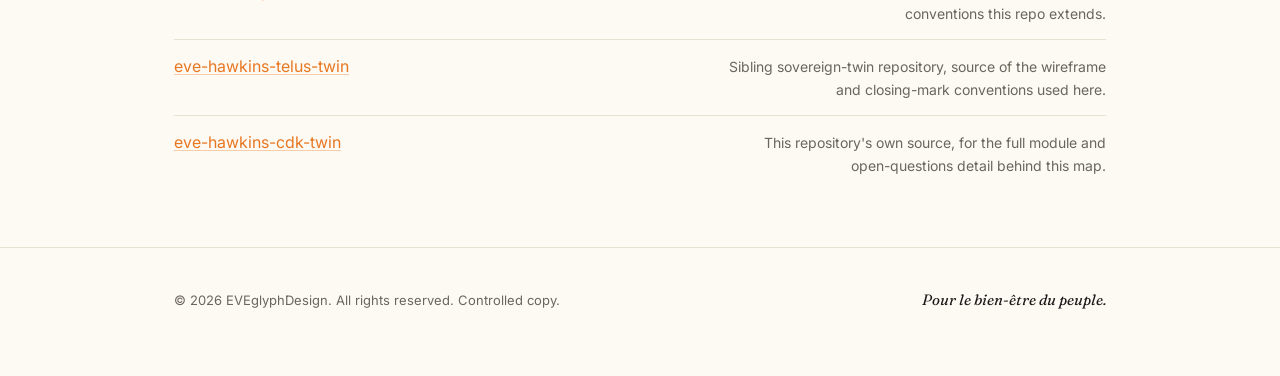
==== commit 66182f60: "outreach: CDK Monday approach — sequenced engagement (EgD-HAW-CDK-OUT-003 r1) Five messages, two cal" ====
--- a/docs/index.html
+++ b/docs/index.html
@@ -290,6 +290,7 @@
 <a href="extract/" style="display:inline-block;background:none;border:1px solid #e87722;color:#e87722;text-decoration:none;font-weight:600;padding:10px 21px;border-radius:5px;margin-left:10px">Open the Day-1 Extract Readiness Board</a>
 <a href="export-route/" style="display:inline-block;background:none;border:1px solid #e87722;color:#e87722;text-decoration:none;font-weight:600;padding:10px 21px;border-radius:5px;margin-left:10px">Open the Export Route analysis</a>
 <a href="shoulders/" style="display:inline-block;background:none;border:1px solid #e87722;color:#e87722;text-decoration:none;font-weight:600;padding:10px 21px;border-radius:5px;margin-left:10px">Open the Shoulders analysis</a>
+<a href="monday/" style="display:inline-block;background:#e87722;border:1px solid #e87722;color:#fdfaf4;text-decoration:none;font-weight:600;padding:10px 21px;border-radius:5px;margin-left:10px">The CDK Monday approach — the sequenced engagement</a>
 <a href="outreach/" style="display:inline-block;background:none;border:1px solid #e87722;color:#e87722;text-decoration:none;font-weight:600;padding:10px 21px;border-radius:5px;margin-left:10px">The CDK outreach, reframed (v6 vs v5)</a>
 <a href="spec/" style="display:inline-block;background:none;border:1px solid #e87722;color:#e87722;text-decoration:none;font-weight:600;padding:10px 21px;border-radius:5px;margin-left:10px">Open the PACCAR Feedback Standard &amp; CDK plug-in spec</a>
 <a href="alignment/" style="display:inline-block;background:none;border:1px solid #e87722;color:#e87722;text-decoration:none;font-weight:600;padding:10px 21px;border-radius:5px;margin-left:10px">Open the Alignment Surface (CDK ↔ Datasphere sovereign)</a>
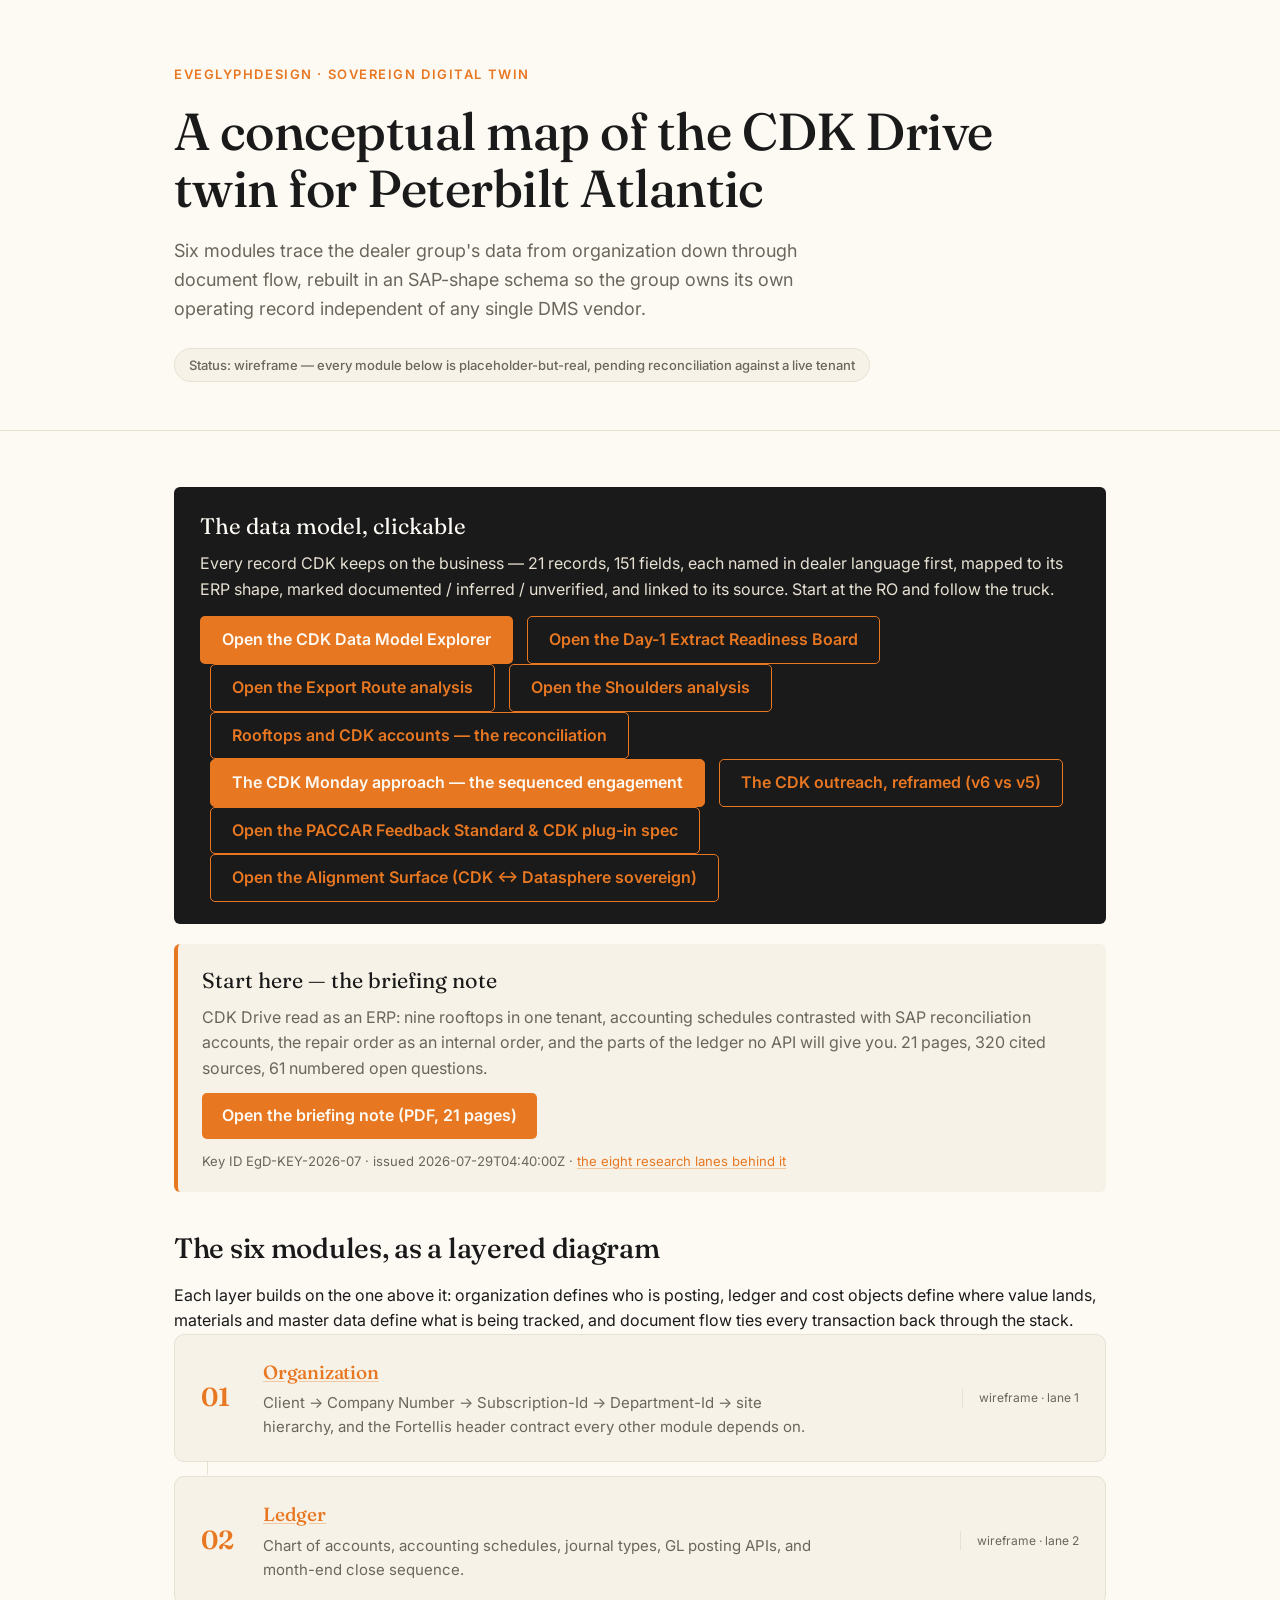
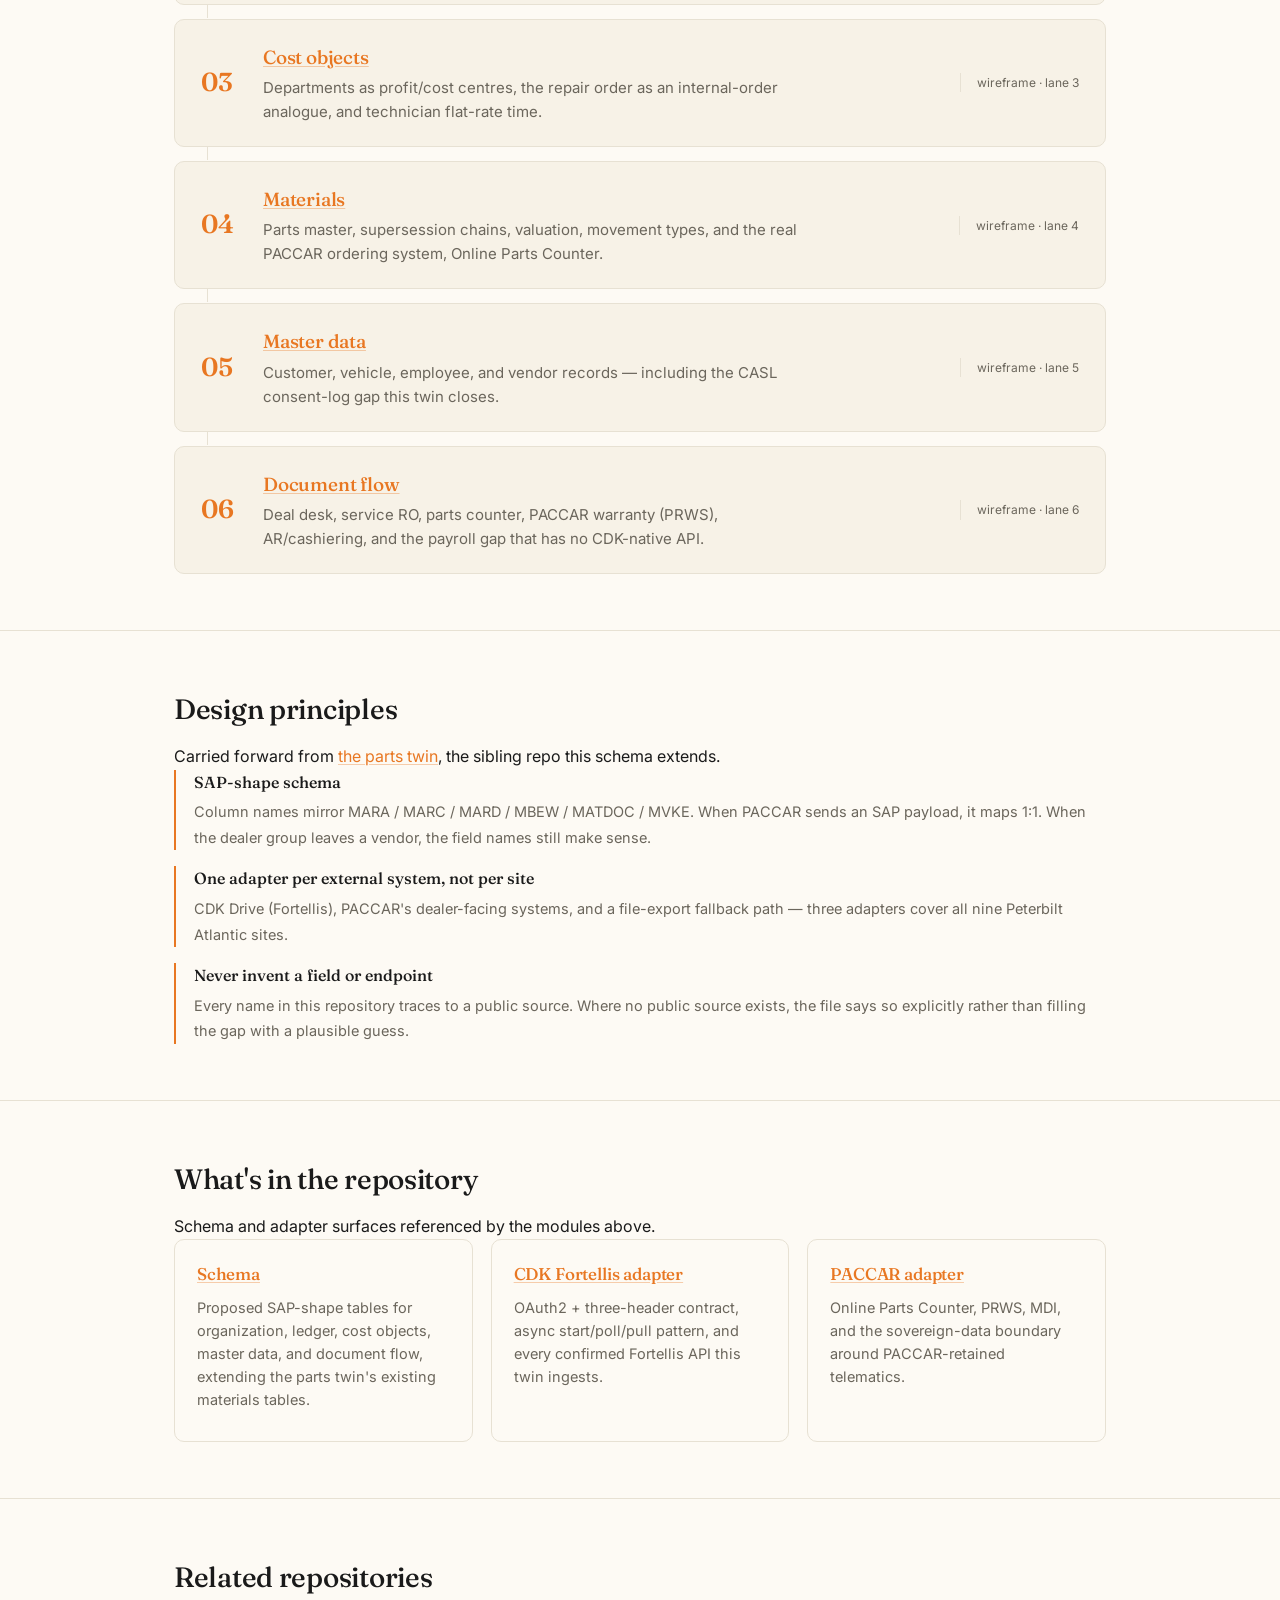
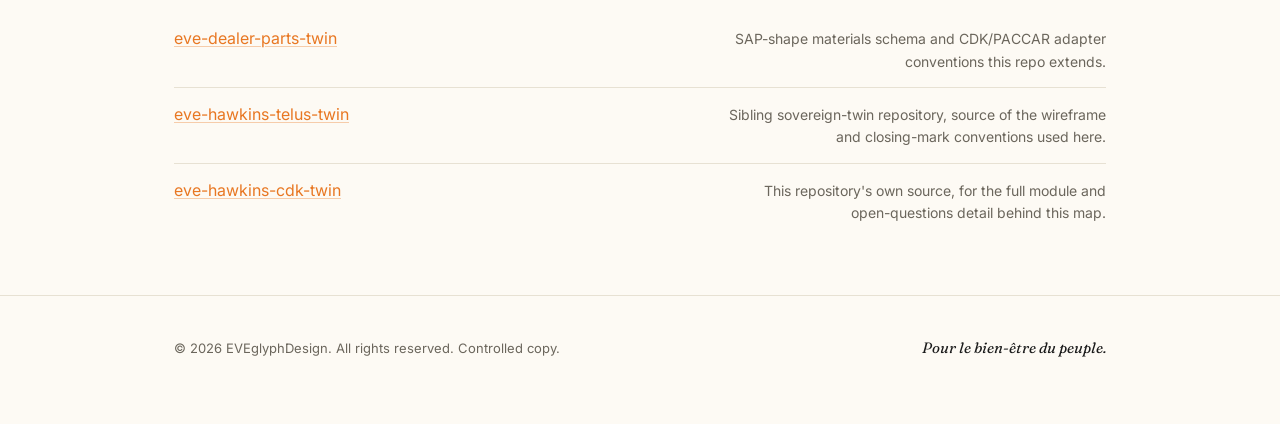
==== commit bcecbc56: "correction: rooftop count is EIGHT, not nine (EgD-HAW-CDK-REC-004 r1) Peterbilt Atlantic publishes e" ====
--- a/docs/index.html
+++ b/docs/index.html
@@ -290,6 +290,7 @@
 <a href="extract/" style="display:inline-block;background:none;border:1px solid #e87722;color:#e87722;text-decoration:none;font-weight:600;padding:10px 21px;border-radius:5px;margin-left:10px">Open the Day-1 Extract Readiness Board</a>
 <a href="export-route/" style="display:inline-block;background:none;border:1px solid #e87722;color:#e87722;text-decoration:none;font-weight:600;padding:10px 21px;border-radius:5px;margin-left:10px">Open the Export Route analysis</a>
 <a href="shoulders/" style="display:inline-block;background:none;border:1px solid #e87722;color:#e87722;text-decoration:none;font-weight:600;padding:10px 21px;border-radius:5px;margin-left:10px">Open the Shoulders analysis</a>
+<a href="rooftops/" style="display:inline-block;background:none;border:1px solid #e87722;color:#e87722;text-decoration:none;font-weight:600;padding:10px 21px;border-radius:5px;margin-left:10px">Rooftops and CDK accounts — the reconciliation</a>
 <a href="monday/" style="display:inline-block;background:#e87722;border:1px solid #e87722;color:#fdfaf4;text-decoration:none;font-weight:600;padding:10px 21px;border-radius:5px;margin-left:10px">The CDK Monday approach — the sequenced engagement</a>
 <a href="outreach/" style="display:inline-block;background:none;border:1px solid #e87722;color:#e87722;text-decoration:none;font-weight:600;padding:10px 21px;border-radius:5px;margin-left:10px">The CDK outreach, reframed (v6 vs v5)</a>
 <a href="spec/" style="display:inline-block;background:none;border:1px solid #e87722;color:#e87722;text-decoration:none;font-weight:600;padding:10px 21px;border-radius:5px;margin-left:10px">Open the PACCAR Feedback Standard &amp; CDK plug-in spec</a>
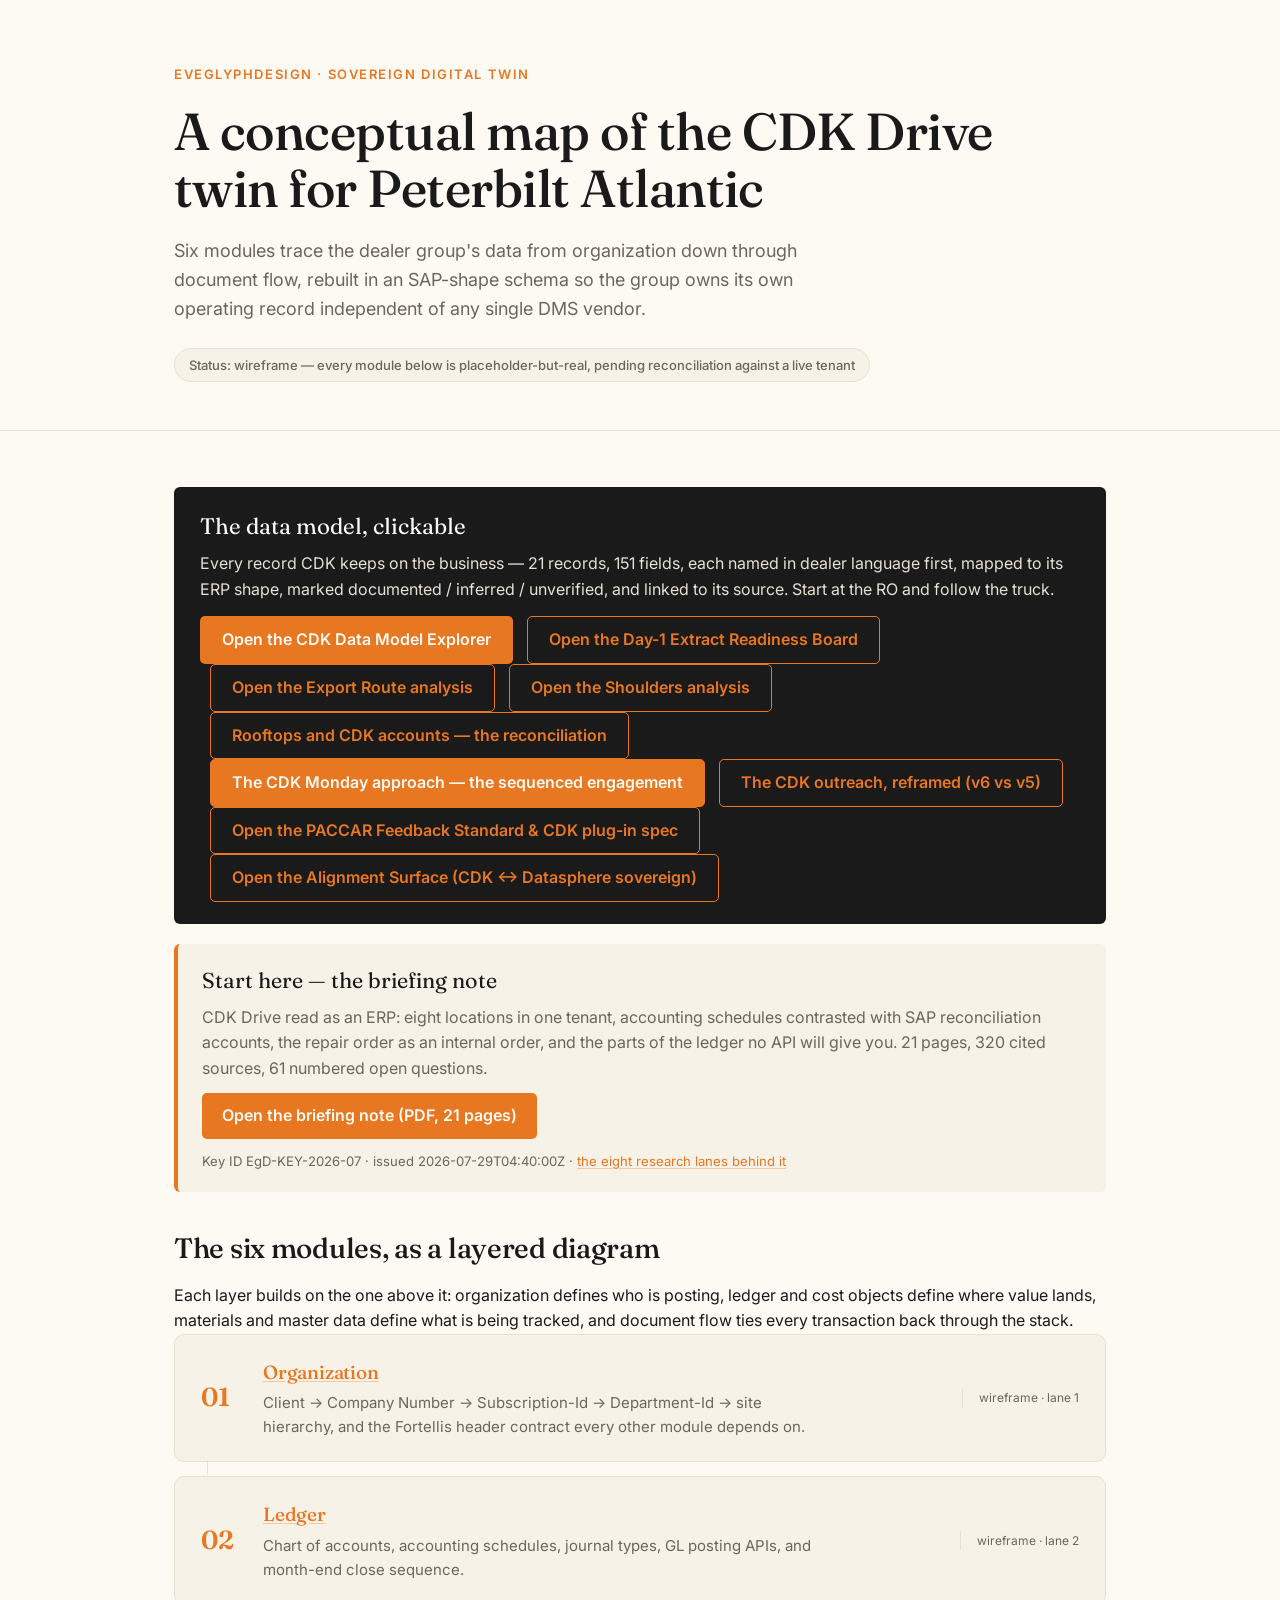
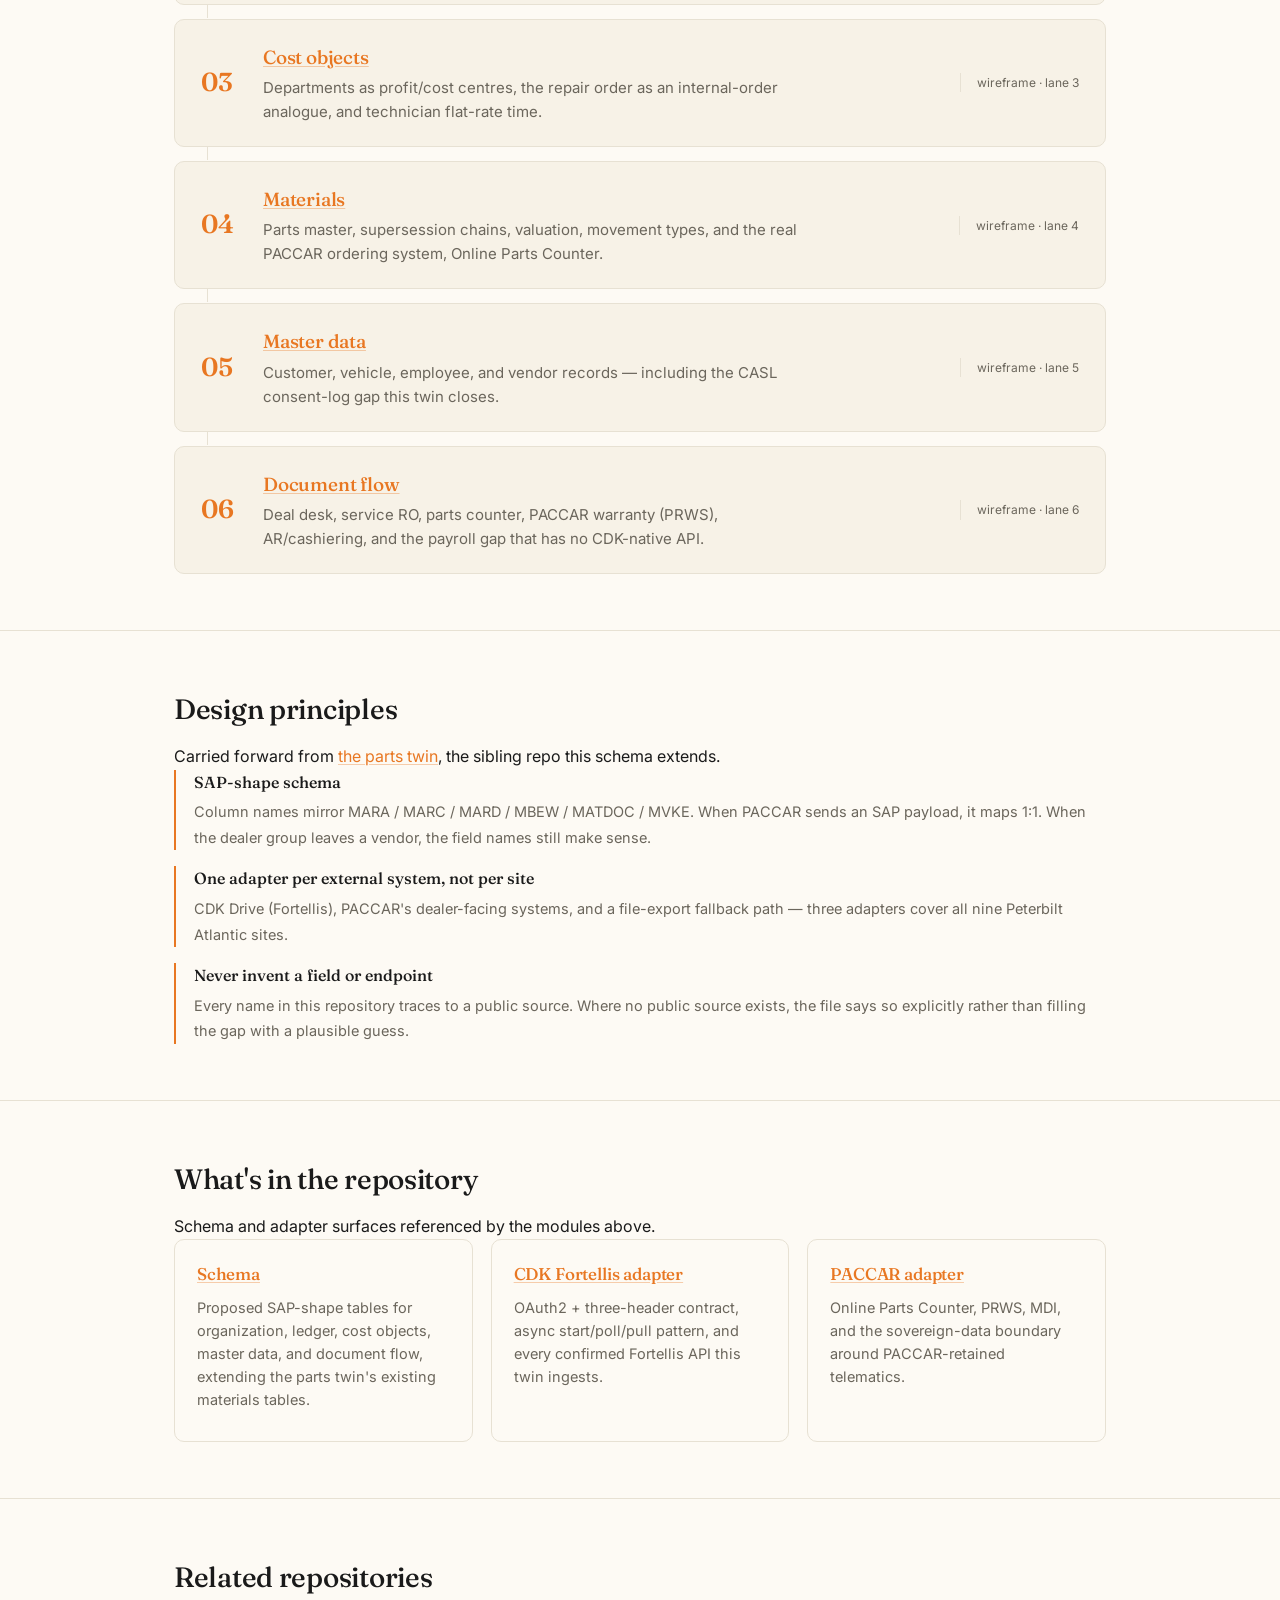
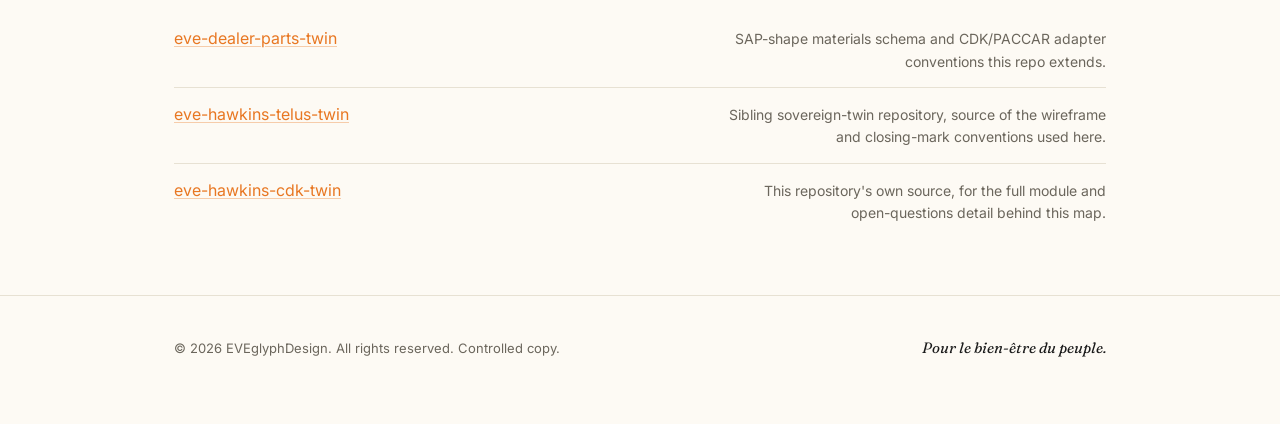
==== commit 31fc6078: "Correct residual nine-rooftop references on index, model surface, and build sources" ====
--- a/docs/index.html
+++ b/docs/index.html
@@ -298,7 +298,7 @@
 </div>
 <div style="background:#f7f2e7;border-left:4px solid #e87722;border-radius:6px;padding:20px 24px;margin:0 0 34px">
 <div style="font-family:Fraunces,Georgia,serif;font-size:1.35rem;margin:0 0 6px">Start here — the briefing note</div>
-<p style="margin:0 0 12px;color:#6b665c">CDK Drive read as an ERP: nine rooftops in one tenant, accounting schedules contrasted with SAP reconciliation accounts, the repair order as an internal order, and the parts of the ledger no API will give you. 21 pages, 320 cited sources, 61 numbered open questions.</p>
+<p style="margin:0 0 12px;color:#6b665c">CDK Drive read as an ERP: eight locations in one tenant, accounting schedules contrasted with SAP reconciliation accounts, the repair order as an internal order, and the parts of the ledger no API will give you. 21 pages, 320 cited sources, 61 numbered open questions.</p>
 <a href="EVEglyphDesign_CDK_Briefing_Note.pdf" style="display:inline-block;background:#e87722;color:#fdfaf4;text-decoration:none;font-weight:600;padding:10px 20px;border-radius:5px">Open the briefing note (PDF, 21 pages)</a>
 <div style="margin-top:12px;font-size:.82rem;color:#6b665c">Key ID EgD-KEY-2026-07 &middot; issued 2026-07-29T04:40:00Z &middot; <a href="https://github.com/EVEglyphDesign/eve-hawkins-cdk-twin/tree/main/research" style="color:#e87722">the eight research lanes behind it</a></div>
 </div>
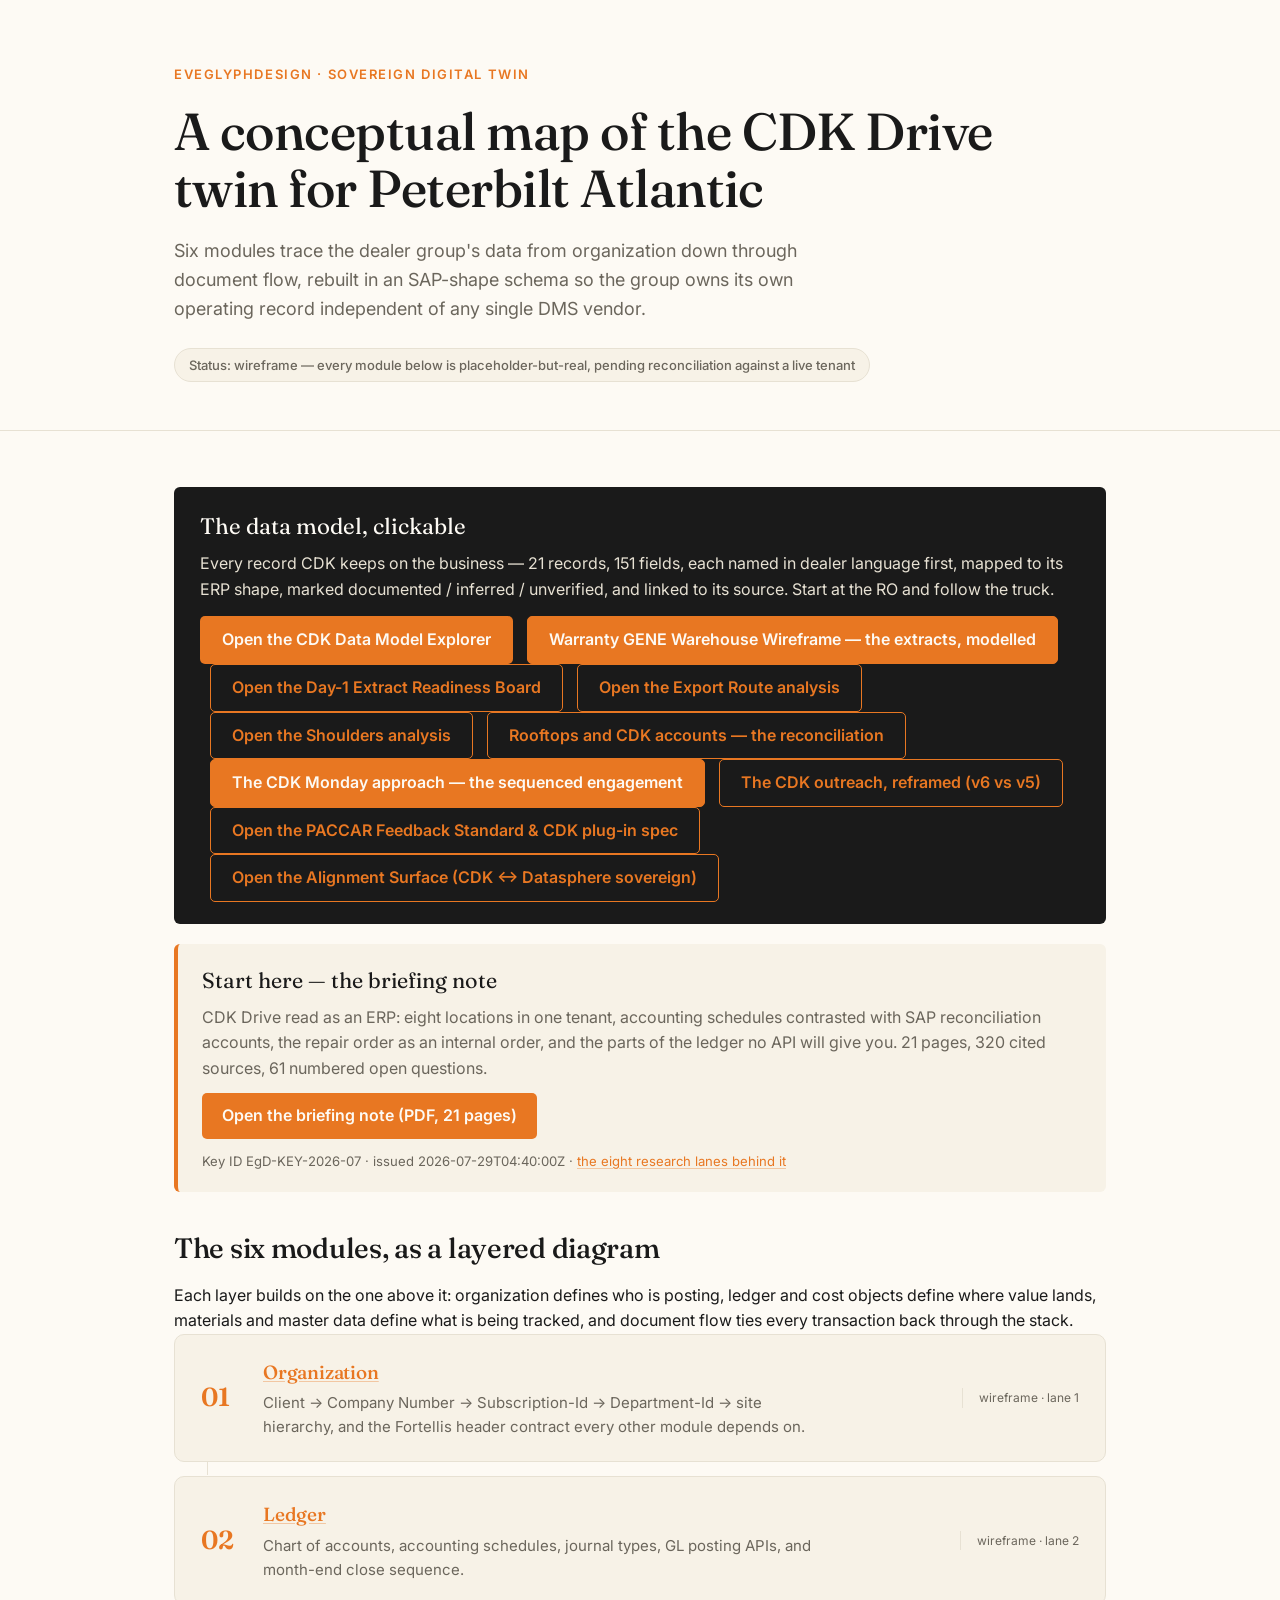
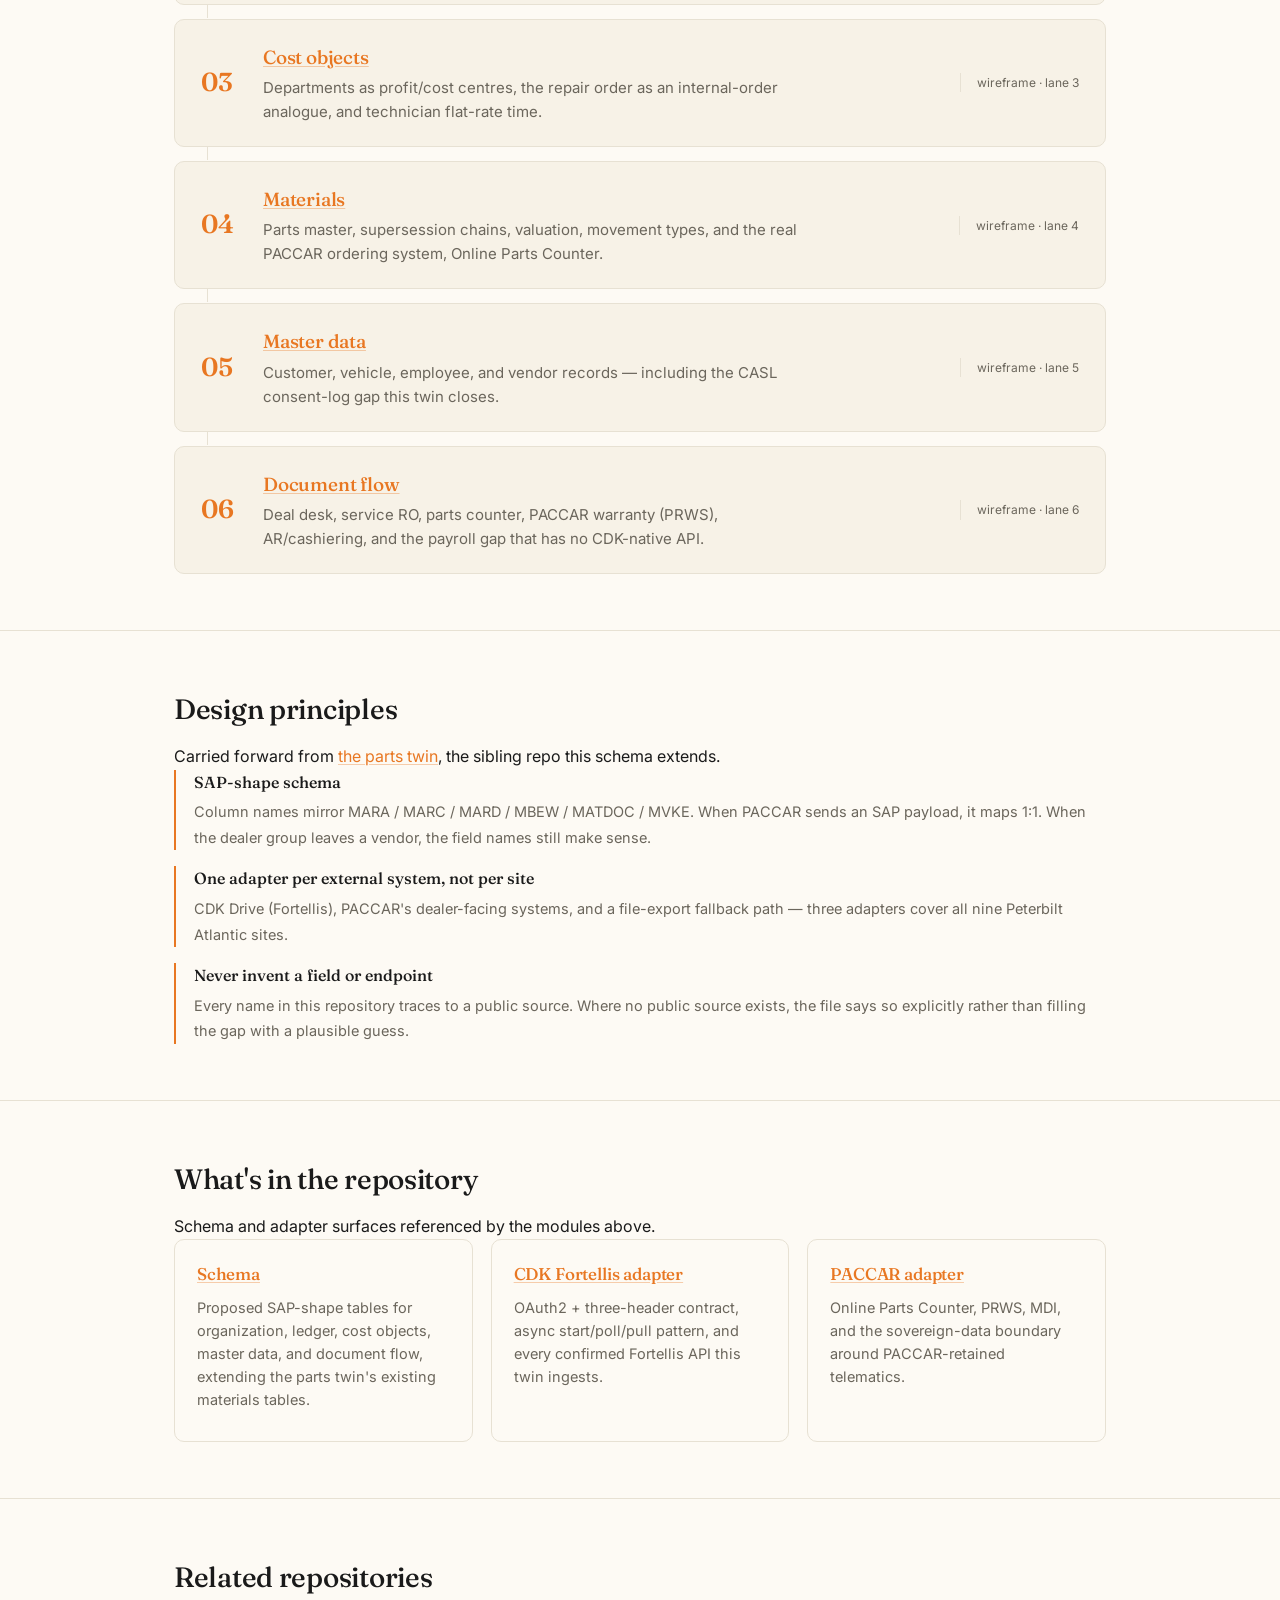
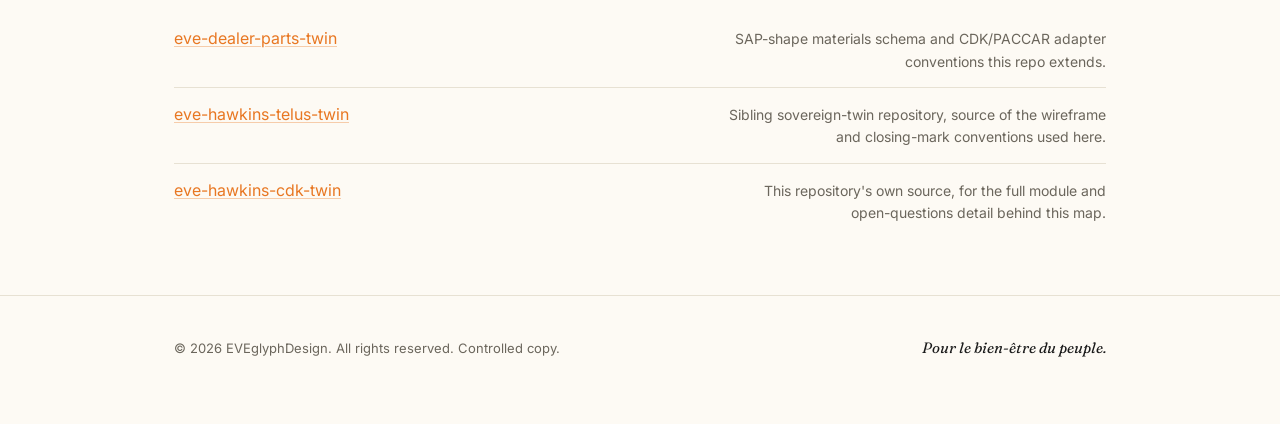
==== commit 734fabfa: "warehouse: Warranty GENE structured DB wireframe over the 2026-09-17 CDK + PACCAR extracts Star sche" ====
--- a/docs/index.html
+++ b/docs/index.html
@@ -287,6 +287,7 @@
 <div style="font-family:Fraunces,Georgia,serif;font-size:1.4rem;margin:0 0 6px">The data model, clickable</div>
 <p style="margin:0 0 14px;color:#e7e1d3">Every record CDK keeps on the business — 21 records, 151 fields, each named in dealer language first, mapped to its ERP shape, marked documented / inferred / unverified, and linked to its source. Start at the RO and follow the truck.</p>
 <a href="model/" style="display:inline-block;background:#e87722;color:#fdfaf4;text-decoration:none;font-weight:600;padding:11px 22px;border-radius:5px">Open the CDK Data Model Explorer</a>
+<a href="warehouse/" style="display:inline-block;background:#e87722;border:1px solid #e87722;color:#fdfaf4;text-decoration:none;font-weight:600;padding:10px 21px;border-radius:5px;margin-left:10px">Warranty GENE Warehouse Wireframe — the extracts, modelled</a>
 <a href="extract/" style="display:inline-block;background:none;border:1px solid #e87722;color:#e87722;text-decoration:none;font-weight:600;padding:10px 21px;border-radius:5px;margin-left:10px">Open the Day-1 Extract Readiness Board</a>
 <a href="export-route/" style="display:inline-block;background:none;border:1px solid #e87722;color:#e87722;text-decoration:none;font-weight:600;padding:10px 21px;border-radius:5px;margin-left:10px">Open the Export Route analysis</a>
 <a href="shoulders/" style="display:inline-block;background:none;border:1px solid #e87722;color:#e87722;text-decoration:none;font-weight:600;padding:10px 21px;border-radius:5px;margin-left:10px">Open the Shoulders analysis</a>
